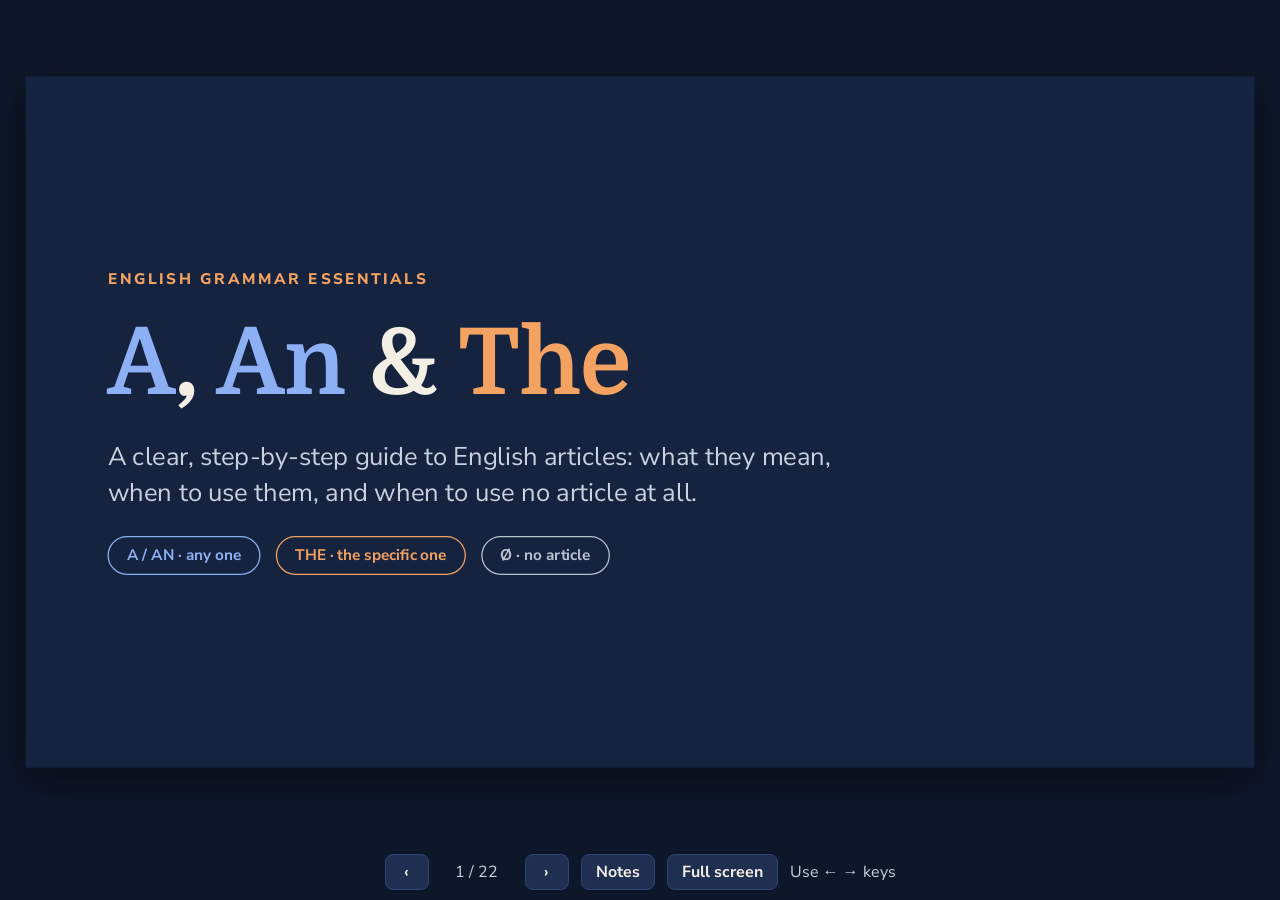
==== articles/index.html @ 170e5dc0 "Add "A, An & The" English articles presentation A 22-slide, all-English presentation on the articles" ====
<!DOCTYPE html>
<html lang="en">
<head>
<meta charset="UTF-8">
<meta name="viewport" content="width=device-width, initial-scale=1.0">
<title>Articles: A, An &amp; The</title>
<meta name="description" content="A clear, step-by-step presentation about the English articles a, an and the, and when to use no article.">
<link rel="preconnect" href="https://fonts.googleapis.com">
<link rel="preconnect" href="https://fonts.gstatic.com" crossorigin>
<link rel="stylesheet" href="https://fonts.googleapis.com/css2?family=Domine:wght@400..700&amp;display=swap">
<link rel="stylesheet" href="https://fonts.googleapis.com/css2?family=Nunito+Sans:wght@400;600;700;800&amp;display=swap">
<style>
*, *::before, *::after { box-sizing: border-box; }
html, body { margin: 0; height: 100%; background: #0E1729; overflow: hidden; font-family: 'Nunito Sans', Arial, sans-serif; }
.stage { position: fixed; left: 0; right: 0; top: 0; bottom: 56px; display: flex; align-items: center; justify-content: center; }
.deck { position: relative; width: 1920px; height: 1080px; flex: none; transform-origin: center center; box-shadow: 0 20px 60px rgba(0,0,0,.45); }
.deck > section { position: absolute; left: 0; top: 0; width: 1920px; height: 1080px; overflow: hidden; }
.deck > section:not(.active) { display: none !important; }
.deck h1, .deck h2, .deck h3, .deck p, .deck ul, .deck ol { margin: 0; }
.deck h1 { line-height: 1.1; } .deck h2 { line-height: 1.15; } .deck h3 { line-height: 1.2; }
.deck p, .deck li { line-height: 1.4; }
.deck ul { padding-left: 1.1em; }
.deck aside { display: none; }
.deck table { border-collapse: separate; border-spacing: 0; overflow: hidden; }
.deck th, .deck td { padding: .35em .6em; text-align: left; border-bottom: 1px solid rgba(21,35,63,.12); }
.deck th { font-weight: 800; }
.deck tr:last-child td { border-bottom: none; }
.bar { position: fixed; left: 0; right: 0; bottom: 0; height: 56px; display: flex; align-items: center; justify-content: center; gap: 12px; color: #C9D1DE; font-size: 16px; }
.bar button { font: inherit; font-weight: 700; color: #F4EFE4; background: #1E2F52; border: 1px solid #2F4470; border-radius: 8px; height: 36px; min-width: 44px; padding: 0 14px; cursor: pointer; }
.bar button:hover { background: #2A3F6A; }
.bar button:focus-visible { outline: 2px solid #F4A261; outline-offset: 2px; }
.bar .count { min-width: 72px; text-align: center; font-variant-numeric: tabular-nums; }
.notes { position: fixed; left: 50%; bottom: 64px; transform: translateX(-50%); width: min(960px, calc(100% - 32px)); max-height: 40vh; overflow: auto; padding: 16px 20px; background: #F4EFE4; color: #15233F; border-radius: 12px; font-size: 18px; line-height: 1.5; box-shadow: 0 10px 30px rgba(0,0,0,.4); }
.notes[hidden] { display: none; }
@media (max-width: 600px) { .bar .hint { display: none; } }
</style>
</head>
<body>
<main class="stage" aria-live="polite">
<div class="deck" id="deck">
<section id="cover" data-transition="fade" style="background:#15233F; color:#F4EFE4; font-family:'Nunito Sans', Arial, sans-serif; padding:128px; display:flex; flex-direction:column; justify-content:center; gap:40px">
<p style="font-size:24px; font-weight:800; letter-spacing:4px; text-transform:uppercase; color:#F4A261">English Grammar Essentials</p>
<h1 style="font-family:'Domine', Georgia, serif; font-size:144px; font-weight:700; line-height:1.05; color:#F4EFE4"><span style="color:#8DB0F5">A</span>, <span style="color:#8DB0F5">An</span> &amp; <span style="color:#F4A261">The</span></h1>
<p style="width:1240px; font-size:40px; line-height:1.4; color:#C9D1DE">A clear, step-by-step guide to English articles: what they mean, when to use them, and when to use no article at all.</p>
<div style="display:flex; flex-direction:row; gap:24px">
<p style="font-size:24px; font-weight:700; padding:12px 28px; border:2px solid #8DB0F5; border-radius:40px; color:#8DB0F5">A / AN · any one</p>
<p style="font-size:24px; font-weight:700; padding:12px 28px; border:2px solid #F4A261; border-radius:40px; color:#F4A261">THE · the specific one</p>
<p style="font-size:24px; font-weight:700; padding:12px 28px; border:2px solid #B9C2D0; border-radius:40px; color:#B9C2D0">Ø · no article</p>
</div>
<aside>Welcome. Today we will learn the three English articles: a, an and the. We will also learn when we use no article at all. Look at the colors: blue is always a / an, orange is always the, and grey (the symbol Ø) means no article. These colors stay the same on every slide. By the end, you will be able to choose the right article with confidence.</aside>
</section>
<section id="agenda" data-transition="fade" style="background:#FAF7F0; color:#15233F; font-family:'Nunito Sans', Arial, sans-serif; padding:128px 128px 160px; display:flex; flex-direction:column; gap:56px">
<div style="display:flex; flex-direction:column; gap:12px">
<p style="font-size:24px; font-weight:800; letter-spacing:3px; text-transform:uppercase; color:#636B78">Overview</p>
<h2 style="font-family:'Domine', Georgia, serif; font-size:64px; font-weight:700; line-height:1.1; color:#15233F">What you will learn</h2>
</div>
<div style="display:grid; grid-template-columns:1fr 1fr; gap:48px">
<div style="display:flex; flex-direction:row; gap:28px; align-items:start">
<p style="width:80px; font-family:'Domine', Georgia, serif; font-size:40px; font-weight:700; line-height:1.2; color:#A2470F">01</p>
<div style="flex:1; display:flex; flex-direction:column; gap:8px">
<h3 style="font-size:40px; font-weight:800; line-height:1.2; color:#15233F">The basics</h3>
<p style="font-size:32px; line-height:1.35; color:#3F4A5C">What an article is and what it tells the listener.</p>
</div>
</div>
<div style="display:flex; flex-direction:row; gap:28px; align-items:start">
<p style="width:80px; font-family:'Domine', Georgia, serif; font-size:40px; font-weight:700; line-height:1.2; color:#A2470F">02</p>
<div style="flex:1; display:flex; flex-direction:column; gap:8px">
<h3 style="font-size:40px; font-weight:800; line-height:1.2; color:#15233F">A or An?</h3>
<p style="font-size:32px; line-height:1.35; color:#3F4A5C">How the first sound of the next word decides.</p>
</div>
</div>
<div style="display:flex; flex-direction:row; gap:28px; align-items:start">
<p style="width:80px; font-family:'Domine', Georgia, serif; font-size:40px; font-weight:700; line-height:1.2; color:#A2470F">03</p>
<div style="flex:1; display:flex; flex-direction:column; gap:8px">
<h3 style="font-size:40px; font-weight:800; line-height:1.2; color:#15233F">Using A / AN</h3>
<p style="font-size:32px; line-height:1.35; color:#3F4A5C">Six common situations, and one important limit.</p>
</div>
</div>
<div style="display:flex; flex-direction:row; gap:28px; align-items:start">
<p style="width:80px; font-family:'Domine', Georgia, serif; font-size:40px; font-weight:700; line-height:1.2; color:#A2470F">04</p>
<div style="flex:1; display:flex; flex-direction:column; gap:8px">
<h3 style="font-size:40px; font-weight:800; line-height:1.2; color:#15233F">Using THE</h3>
<p style="font-size:32px; line-height:1.35; color:#3F4A5C">Specific things, unique things and place names.</p>
</div>
</div>
<div style="display:flex; flex-direction:row; gap:28px; align-items:start">
<p style="width:80px; font-family:'Domine', Georgia, serif; font-size:40px; font-weight:700; line-height:1.2; color:#A2470F">05</p>
<div style="flex:1; display:flex; flex-direction:column; gap:8px">
<h3 style="font-size:40px; font-weight:800; line-height:1.2; color:#15233F">No article (Ø)</h3>
<p style="font-size:32px; line-height:1.35; color:#3F4A5C">General ideas, meals, sports, names and more.</p>
</div>
</div>
<div style="display:flex; flex-direction:row; gap:28px; align-items:start">
<p style="width:80px; font-family:'Domine', Georgia, serif; font-size:40px; font-weight:700; line-height:1.2; color:#A2470F">06</p>
<div style="flex:1; display:flex; flex-direction:column; gap:8px">
<h3 style="font-size:40px; font-weight:800; line-height:1.2; color:#15233F">Putting it together</h3>
<p style="font-size:32px; line-height:1.35; color:#3F4A5C">One simple chart, common mistakes and practice.</p>
</div>
</div>
</div>
<p style="position:absolute; left:128px; bottom:64px; width:1200px; font-size:24px; color:#636B78">English Articles · A, An &amp; The</p>
<p style="position:absolute; right:128px; bottom:64px; width:200px; font-size:24px; color:#636B78; text-align:right">02</p>
<aside>This is our plan. We start with the basics, then learn how to choose between a and an. Next we look at when to use a / an, when to use the, and when to use no article. At the end we put everything together in one chart, look at common mistakes, and practice with a short quiz.</aside>
</section>
<section id="what-is" data-transition="fade" style="background:#FAF7F0; color:#15233F; font-family:'Nunito Sans', Arial, sans-serif; padding:128px 128px 160px; display:flex; flex-direction:column; gap:40px">
<div style="display:flex; flex-direction:column; gap:12px">
<p style="font-size:24px; font-weight:800; letter-spacing:3px; text-transform:uppercase; color:#636B78">01 · The basics</p>
<h2 style="font-family:'Domine', Georgia, serif; font-size:64px; font-weight:700; line-height:1.1; color:#15233F">What is an article?</h2>
</div>
<p style="font-size:40px; line-height:1.4; color:#3F4A5C">An article is a small word that comes <b>before a noun</b>. It tells the listener: do you mean <b>any one</b> thing, or <b>one specific</b> thing?</p>
<div style="display:flex; flex-direction:row; gap:32px">
<div style="flex:1; display:flex; flex-direction:column; gap:12px; background:#E4EBFA; padding:36px; border-radius:16px">
<p style="font-size:24px; font-weight:800; letter-spacing:2px; text-transform:uppercase; color:#2A5BC4">Indefinite</p>
<h3 style="font-family:'Domine', Georgia, serif; font-size:64px; font-weight:700; line-height:1.1; color:#2A5BC4">a</h3>
<p style="font-size:32px; line-height:1.35; color:#15233F">any one thing, not a specific one</p>
<p style="font-size:32px; font-weight:800; line-height:1.35; color:#15233F">a cat · a book</p>
</div>
<div style="flex:1; display:flex; flex-direction:column; gap:12px; background:#E4EBFA; padding:36px; border-radius:16px">
<p style="font-size:24px; font-weight:800; letter-spacing:2px; text-transform:uppercase; color:#2A5BC4">Indefinite</p>
<h3 style="font-family:'Domine', Georgia, serif; font-size:64px; font-weight:700; line-height:1.1; color:#2A5BC4">an</h3>
<p style="font-size:32px; line-height:1.35; color:#15233F">the same as a, but before a vowel sound</p>
<p style="font-size:32px; font-weight:800; line-height:1.35; color:#15233F">an apple · an hour</p>
</div>
<div style="flex:1; display:flex; flex-direction:column; gap:12px; background:#FBE8DA; padding:36px; border-radius:16px">
<p style="font-size:24px; font-weight:800; letter-spacing:2px; text-transform:uppercase; color:#A2470F">Definite</p>
<h3 style="font-family:'Domine', Georgia, serif; font-size:64px; font-weight:700; line-height:1.1; color:#A2470F">the</h3>
<p style="font-size:32px; line-height:1.35; color:#15233F">a specific thing: we both know which one</p>
<p style="font-size:32px; font-weight:800; line-height:1.35; color:#15233F">the cat · the sun</p>
</div>
<div style="flex:1; display:flex; flex-direction:column; gap:12px; background:#ECEAE6; padding:36px; border-radius:16px">
<p style="font-size:24px; font-weight:800; letter-spacing:2px; text-transform:uppercase; color:#5E6675">No article</p>
<h3 style="font-family:'Domine', Georgia, serif; font-size:64px; font-weight:700; line-height:1.1; color:#5E6675">Ø</h3>
<p style="font-size:32px; line-height:1.35; color:#15233F">things in general, and most names</p>
<p style="font-size:32px; font-weight:800; line-height:1.35; color:#15233F">cats · music · Tashkent</p>
</div>
</div>
<p style="position:absolute; left:128px; bottom:64px; width:1200px; font-size:24px; color:#636B78">English Articles · A, An &amp; The</p>
<p style="position:absolute; right:128px; bottom:64px; width:200px; font-size:24px; color:#636B78; text-align:right">03</p>
<aside>An article is a very small word, but it carries important information. It always comes before a noun, or before an adjective + noun, like "a big house". English has two indefinite articles, a and an, which mean "any one". It has one definite article, the, which means "the specific one we both know". And very often we use no article at all. We write this as Ø, which simply means "nothing here".</aside>
</section>
<section id="any-vs-specific" data-transition="fade" style="background:#FAF7F0; color:#15233F; font-family:'Nunito Sans', Arial, sans-serif; padding:128px 128px 160px; display:flex; flex-direction:column; gap:40px">
<div style="display:flex; flex-direction:column; gap:12px">
<p style="font-size:24px; font-weight:800; letter-spacing:3px; text-transform:uppercase; color:#636B78">01 · The basics</p>
<h2 style="font-family:'Domine', Georgia, serif; font-size:64px; font-weight:700; line-height:1.1; color:#15233F">Any one, or the specific one?</h2>
</div>
<div style="display:flex; flex-direction:row; gap:40px">
<div style="flex:1; display:flex; flex-direction:column; gap:24px; background:#E4EBFA; padding:48px; border-radius:20px">
<p style="font-size:40px; font-weight:800; line-height:1.2; color:#2A5BC4">A / AN = any one</p>
<svg aria-label="Three identical blue pens: any one of them is fine" width="340" height="130" viewBox="0 0 340 130" xmlns="http://www.w3.org/2000/svg"><g fill="#2A5BC4"><rect x="0" y="8" width="270" height="22" rx="5"/><polygon points="270,8 320,19 270,30"/><rect x="0" y="54" width="270" height="22" rx="5"/><polygon points="270,54 320,65 270,76"/><rect x="0" y="100" width="270" height="22" rx="5"/><polygon points="270,100 320,111 270,122"/></g></svg>
<p style="font-size:40px; font-weight:700; line-height:1.3; color:#15233F">“Can I borrow <span style="color:#2A5BC4"><b>a</b></span> pen?”</p>
<p style="font-size:32px; line-height:1.4; color:#3F4A5C">Any pen is fine. It doesn’t matter which one.</p>
</div>
<div style="flex:1; display:flex; flex-direction:column; gap:24px; background:#FBE8DA; padding:48px; border-radius:20px">
<p style="font-size:40px; font-weight:800; line-height:1.2; color:#A2470F">THE = the specific one</p>
<svg aria-label="Three pens: two are grey, one orange pen is the specific one" width="340" height="130" viewBox="0 0 340 130" xmlns="http://www.w3.org/2000/svg"><g fill="#D6CDBE"><rect x="0" y="8" width="270" height="22" rx="5"/><polygon points="270,8 320,19 270,30"/><rect x="0" y="100" width="270" height="22" rx="5"/><polygon points="270,100 320,111 270,122"/></g><g fill="#A2470F"><rect x="0" y="54" width="270" height="22" rx="5"/><polygon points="270,54 320,65 270,76"/></g></svg>
<p style="font-size:40px; font-weight:700; line-height:1.3; color:#15233F">“Can I borrow <span style="color:#A2470F"><b>the</b></span> pen?”</p>
<p style="font-size:32px; line-height:1.4; color:#3F4A5C">That exact pen: the one we both know about.</p>
</div>
</div>
<p style="font-size:32px; line-height:1.4; color:#15233F"><b>Same noun, different article, different meaning.</b></p>
<p style="position:absolute; left:128px; bottom:64px; width:1200px; font-size:24px; color:#636B78">English Articles · A, An &amp; The</p>
<p style="position:absolute; right:128px; bottom:64px; width:200px; font-size:24px; color:#636B78; text-align:right">04</p>
<aside>This is the most important idea in the whole lesson. If I say "Can I borrow a pen?", I mean any pen. I don't care which one. If I say "Can I borrow the pen?", I mean one specific pen, for example the pen on your desk that we can both see. The noun "pen" is the same. Only the article changes, and the meaning changes with it.</aside>
</section>
<section id="sound-statement" data-transition="fade" style="background:#2A5BC4; color:#F7F4EC; font-family:'Nunito Sans', Arial, sans-serif; padding:128px; display:flex; flex-direction:column; justify-content:center; gap:40px">
<p style="font-size:24px; font-weight:800; letter-spacing:4px; text-transform:uppercase; color:#DCE6FB">02 · A or An?</p>
<h2 style="font-family:'Domine', Georgia, serif; font-size:144px; font-weight:700; line-height:1.05; color:#F7F4EC">Sound,<br>not spelling.</h2>
<p style="width:1300px; font-size:40px; line-height:1.4; color:#EAF0FD">Choose <b>a</b> or <b>an</b> by the first <b>sound</b> of the next word, not by its first letter.</p>
<aside>Here is the one rule for a and an. We do not look at the first letter of the word. We listen to the first sound. This is why we say "an hour" (the h is silent) but "a university" (it starts with a "you" sound). On the next two slides we will see how this works.</aside>
</section>
<section id="a-an-rule" data-transition="fade" style="background:#FAF7F0; color:#15233F; font-family:'Nunito Sans', Arial, sans-serif; padding:128px 128px 160px; display:flex; flex-direction:column; gap:40px">
<div style="display:flex; flex-direction:column; gap:12px">
<p style="font-size:24px; font-weight:800; letter-spacing:3px; text-transform:uppercase; color:#636B78">02 · A or An?</p>
<h2 style="font-family:'Domine', Georgia, serif; font-size:64px; font-weight:700; line-height:1.1; color:#15233F">The rule: listen to the first sound</h2>
</div>
<div style="display:flex; flex-direction:row; gap:40px">
<div style="flex:1; display:flex; flex-direction:column; gap:12px; background:#E4EBFA; padding:48px; border-radius:20px">
<h3 style="font-family:'Domine', Georgia, serif; font-size:64px; font-weight:700; line-height:1.1; color:#2A5BC4">a</h3>
<p style="font-size:32px; font-weight:800; line-height:1.35; color:#15233F">+ a consonant sound</p>
<p style="font-size:24px; line-height:1.4; color:#3F4A5C">b, c, d, f, g, h, k, l, m, n, p, r, s, t…</p>
<div style="display:grid; grid-template-columns:1fr 1fr; gap:16px; padding:16px 0 0 0">
<p style="font-size:40px; line-height:1.3"><span style="color:#2A5BC4"><b>a</b></span> book</p>
<p style="font-size:40px; line-height:1.3"><span style="color:#2A5BC4"><b>a</b></span> car</p>
<p style="font-size:40px; line-height:1.3"><span style="color:#2A5BC4"><b>a</b></span> dog</p>
<p style="font-size:40px; line-height:1.3"><span style="color:#2A5BC4"><b>a</b></span> house</p>
<p style="font-size:40px; line-height:1.3"><span style="color:#2A5BC4"><b>a</b></span> teacher</p>
<p style="font-size:40px; line-height:1.3"><span style="color:#2A5BC4"><b>a</b></span> red apple</p>
</div>
</div>
<div style="flex:1; display:flex; flex-direction:column; gap:12px; background:#E4EBFA; padding:48px; border-radius:20px">
<h3 style="font-family:'Domine', Georgia, serif; font-size:64px; font-weight:700; line-height:1.1; color:#2A5BC4">an</h3>
<p style="font-size:32px; font-weight:800; line-height:1.35; color:#15233F">+ a vowel sound</p>
<p style="font-size:24px; line-height:1.4; color:#3F4A5C">the sounds of a, e, i, o, u</p>
<div style="display:grid; grid-template-columns:1fr 1fr; gap:16px; padding:16px 0 0 0">
<p style="font-size:40px; line-height:1.3"><span style="color:#2A5BC4"><b>an</b></span> apple</p>
<p style="font-size:40px; line-height:1.3"><span style="color:#2A5BC4"><b>an</b></span> egg</p>
<p style="font-size:40px; line-height:1.3"><span style="color:#2A5BC4"><b>an</b></span> idea</p>
<p style="font-size:40px; line-height:1.3"><span style="color:#2A5BC4"><b>an</b></span> orange</p>
<p style="font-size:40px; line-height:1.3"><span style="color:#2A5BC4"><b>an</b></span> umbrella</p>
<p style="font-size:40px; line-height:1.3"><span style="color:#2A5BC4"><b>an</b></span> old car</p>
</div>
</div>
</div>
<p style="font-size:32px; line-height:1.4; color:#3F4A5C; background:#FFFDF9; border:2px solid #E6DFD0; border-radius:16px; padding:20px 32px"><b>Tip:</b> the article looks only at the very next word. <span style="color:#2A5BC4"><b>an</b></span> apple → <span style="color:#2A5BC4"><b>a</b></span> red apple · <span style="color:#2A5BC4"><b>a</b></span> car → <span style="color:#2A5BC4"><b>an</b></span> old car</p>
<p style="position:absolute; left:128px; bottom:64px; width:1200px; font-size:24px; color:#636B78">English Articles · A, An &amp; The</p>
<p style="position:absolute; right:128px; bottom:64px; width:200px; font-size:24px; color:#636B78; text-align:right">06</p>
<aside>Use "a" when the next word starts with a consonant sound, like b, c, d or t. Use "an" when the next word starts with a vowel sound: the sounds of a, e, i, o and u. We use "an" because it is easier to say: "an apple" flows better than "a apple". Look at the tip at the bottom: the article only cares about the word right after it. "An apple" becomes "a red apple", because "red" starts with a consonant sound. "A car" becomes "an old car", because "old" starts with a vowel sound.</aside>
</section>
<section id="tricky-sounds" data-transition="fade" style="background:#FAF7F0; color:#15233F; font-family:'Nunito Sans', Arial, sans-serif; padding:128px 128px 160px; display:flex; flex-direction:column; gap:40px">
<div style="display:flex; flex-direction:column; gap:12px">
<p style="font-size:24px; font-weight:800; letter-spacing:3px; text-transform:uppercase; color:#636B78">02 · A or An?</p>
<h2 style="font-family:'Domine', Georgia, serif; font-size:64px; font-weight:700; line-height:1.1; color:#15233F">Tricky words: the letter can fool you</h2>
</div>
<div style="display:flex; flex-direction:row; gap:40px">
<div style="flex:1; display:flex; flex-direction:column; gap:20px; background:#FFFDF9; border:2px solid #E6DFD0; padding:40px; border-radius:20px">
<p style="font-size:24px; font-weight:800; letter-spacing:2px; text-transform:uppercase; color:#2A5BC4">Use a</p>
<h3 style="font-size:32px; font-weight:800; line-height:1.3; color:#15233F">Vowel letter, but a consonant sound</h3>
<div style="display:flex; flex-direction:row; justify-content:space-between; align-items:baseline; padding:12px 0 0 0">
<p style="font-size:40px; line-height:1.3"><span style="color:#2A5BC4"><b>a</b></span> university</p>
<p style="font-size:32px; color:#5E6675">“you” sound</p>
</div>
<div style="display:flex; flex-direction:row; justify-content:space-between; align-items:baseline">
<p style="font-size:40px; line-height:1.3"><span style="color:#2A5BC4"><b>a</b></span> European</p>
<p style="font-size:32px; color:#5E6675">“you” sound</p>
</div>
<div style="display:flex; flex-direction:row; justify-content:space-between; align-items:baseline">
<p style="font-size:40px; line-height:1.3"><span style="color:#2A5BC4"><b>a</b></span> uniform</p>
<p style="font-size:32px; color:#5E6675">“you” sound</p>
</div>
<div style="display:flex; flex-direction:row; justify-content:space-between; align-items:baseline">
<p style="font-size:40px; line-height:1.3"><span style="color:#2A5BC4"><b>a</b></span> one-day trip</p>
<p style="font-size:32px; color:#5E6675">“w” sound</p>
</div>
</div>
<div style="flex:1; display:flex; flex-direction:column; gap:20px; background:#FFFDF9; border:2px solid #E6DFD0; padding:40px; border-radius:20px">
<p style="font-size:24px; font-weight:800; letter-spacing:2px; text-transform:uppercase; color:#2A5BC4">Use an</p>
<h3 style="font-size:32px; font-weight:800; line-height:1.3; color:#15233F">Consonant letter, but a vowel sound</h3>
<div style="display:flex; flex-direction:row; justify-content:space-between; align-items:baseline; padding:12px 0 0 0">
<p style="font-size:40px; line-height:1.3"><span style="color:#2A5BC4"><b>an</b></span> hour</p>
<p style="font-size:32px; color:#5E6675">silent h</p>
</div>
<div style="display:flex; flex-direction:row; justify-content:space-between; align-items:baseline">
<p style="font-size:40px; line-height:1.3"><span style="color:#2A5BC4"><b>an</b></span> honest man</p>
<p style="font-size:32px; color:#5E6675">silent h</p>
</div>
<div style="display:flex; flex-direction:row; justify-content:space-between; align-items:baseline">
<p style="font-size:40px; line-height:1.3"><span style="color:#2A5BC4"><b>an</b></span> MBA</p>
<p style="font-size:32px; color:#5E6675">M says “em”</p>
</div>
<div style="display:flex; flex-direction:row; justify-content:space-between; align-items:baseline">
<p style="font-size:40px; line-height:1.3"><span style="color:#2A5BC4"><b>an</b></span> X-ray</p>
<p style="font-size:32px; color:#5E6675">X says “eks”</p>
</div>
</div>
</div>
<p style="font-size:32px; line-height:1.4; color:#15233F">Not sure? <b>Say the word out loud.</b> The sound decides, not the spelling.</p>
<p style="position:absolute; left:128px; bottom:64px; width:1200px; font-size:24px; color:#636B78">English Articles · A, An &amp; The</p>
<p style="position:absolute; right:128px; bottom:64px; width:200px; font-size:24px; color:#636B78; text-align:right">07</p>
<aside>These words confuse many learners. "University" starts with the letter u, but we say "you-niversity", which starts with a consonant sound, so we say "a university". "One" starts with a "w" sound, so it is "a one-day trip". On the right, "hour" and "honest" start with a silent h, so the first sound is a vowel: "an hour", "an honest man". Letters in abbreviations are read by their names: M is "em" and X is "eks", so we say "an MBA" and "an X-ray". If you are not sure, say the word out loud and listen.</aside>
</section>
<section id="use-a-an" data-transition="fade" style="background:#FAF7F0; color:#15233F; font-family:'Nunito Sans', Arial, sans-serif; padding:128px 128px 160px; display:flex; flex-direction:column; gap:40px">
<div style="display:flex; flex-direction:column; gap:12px">
<p style="font-size:24px; font-weight:800; letter-spacing:3px; text-transform:uppercase; color:#636B78">03 · Using A / AN</p>
<h2 style="font-family:'Domine', Georgia, serif; font-size:64px; font-weight:700; line-height:1.1; color:#15233F">When to use a / an</h2>
</div>
<div style="display:grid; grid-template-columns:1fr 1fr 1fr; gap:32px">
<div style="display:flex; flex-direction:column; gap:12px; background:#FFFDF9; border:2px solid #E6DFD0; padding:36px; border-radius:16px">
<h3 style="font-size:32px; font-weight:800; line-height:1.3; color:#15233F"><span style="color:#2A5BC4">1</span>  First mention</h3>
<p style="font-size:24px; line-height:1.4; color:#3F4A5C">It is new to the listener.</p>
<p style="font-size:32px; line-height:1.35; color:#15233F">I saw <span style="color:#2A5BC4"><b>a</b></span> great film last night.</p>
</div>
<div style="display:flex; flex-direction:column; gap:12px; background:#FFFDF9; border:2px solid #E6DFD0; padding:36px; border-radius:16px">
<h3 style="font-size:32px; font-weight:800; line-height:1.3; color:#15233F"><span style="color:#2A5BC4">2</span>  Any one</h3>
<p style="font-size:24px; line-height:1.4; color:#3F4A5C">Which one does not matter.</p>
<p style="font-size:32px; line-height:1.35; color:#15233F">Can I borrow <span style="color:#2A5BC4"><b>a</b></span> pen?</p>
</div>
<div style="display:flex; flex-direction:column; gap:12px; background:#FFFDF9; border:2px solid #E6DFD0; padding:36px; border-radius:16px">
<h3 style="font-size:32px; font-weight:800; line-height:1.3; color:#15233F"><span style="color:#2A5BC4">3</span>  Jobs</h3>
<p style="font-size:24px; line-height:1.4; color:#3F4A5C">Say what someone does.</p>
<p style="font-size:32px; line-height:1.35; color:#15233F">She is <span style="color:#2A5BC4"><b>an</b></span> engineer.</p>
</div>
<div style="display:flex; flex-direction:column; gap:12px; background:#FFFDF9; border:2px solid #E6DFD0; padding:36px; border-radius:16px">
<h3 style="font-size:32px; font-weight:800; line-height:1.3; color:#15233F"><span style="color:#2A5BC4">4</span>  Describing</h3>
<p style="font-size:24px; line-height:1.4; color:#3F4A5C">Say what kind of thing it is.</p>
<p style="font-size:32px; line-height:1.35; color:#15233F">It’s <span style="color:#2A5BC4"><b>a</b></span> beautiful day.</p>
</div>
<div style="display:flex; flex-direction:column; gap:12px; background:#FFFDF9; border:2px solid #E6DFD0; padding:36px; border-radius:16px">
<h3 style="font-size:32px; font-weight:800; line-height:1.3; color:#15233F"><span style="color:#2A5BC4">5</span>  Meaning “one”</h3>
<p style="font-size:24px; line-height:1.4; color:#3F4A5C">A / an = one.</p>
<p style="font-size:32px; line-height:1.35; color:#15233F">I’ll be back in <span style="color:#2A5BC4"><b>an</b></span> hour.</p>
</div>
<div style="display:flex; flex-direction:column; gap:12px; background:#FFFDF9; border:2px solid #E6DFD0; padding:36px; border-radius:16px">
<h3 style="font-size:32px; font-weight:800; line-height:1.3; color:#15233F"><span style="color:#2A5BC4">6</span>  “Per” / “every”</h3>
<p style="font-size:24px; line-height:1.4; color:#3F4A5C">How often, how fast, how much.</p>
<p style="font-size:32px; line-height:1.35; color:#15233F">twice <span style="color:#2A5BC4"><b>a</b></span> week · 90 km <span style="color:#2A5BC4"><b>an</b></span> hour</p>
</div>
</div>
<p style="position:absolute; left:128px; bottom:64px; width:1200px; font-size:24px; color:#636B78">English Articles · A, An &amp; The</p>
<p style="position:absolute; right:128px; bottom:64px; width:200px; font-size:24px; color:#636B78; text-align:right">08</p>
<aside>Here are the six most common uses of a / an. One: when we mention something for the first time. The listener doesn't know it yet. Two: when we mean any one, and it doesn't matter which. Three: with jobs. In English we must say "She is an engineer", never "She is engineer". Four: when we describe something or say what kind of thing it is. Five: a / an can simply mean "one": "an hour" is "one hour". Six: to say "per" or "every": "twice a week", "ninety kilometres an hour".</aside>
</section>
<section id="countable-only" data-transition="fade" style="background:#FAF7F0; color:#15233F; font-family:'Nunito Sans', Arial, sans-serif; padding:128px 128px 160px; display:flex; flex-direction:column; gap:40px">
<div style="display:flex; flex-direction:column; gap:12px">
<p style="font-size:24px; font-weight:800; letter-spacing:3px; text-transform:uppercase; color:#636B78">03 · Using A / AN</p>
<h2 style="font-family:'Domine', Georgia, serif; font-size:64px; font-weight:700; line-height:1.1; color:#15233F">A / an means one countable thing</h2>
</div>
<div style="display:flex; flex-direction:row; gap:56px; align-items:start">
<div style="width:600px; display:flex; flex-direction:column; gap:28px">
<p style="font-size:32px; line-height:1.4; color:#15233F">Use <span style="color:#2A5BC4"><b>a / an</b></span> only with a <b>singular countable</b> noun: something you can count. <b>one</b> book, <b>two</b> books.</p>
<p style="font-size:32px; line-height:1.4; color:#15233F">With <b>plural</b> or <b>uncountable</b> nouns, use <b>some</b>, or no article.</p>
<div style="display:flex; flex-direction:column; gap:8px; background:#ECEAE6; padding:28px 32px; border-radius:16px">
<p style="font-size:24px; font-weight:800; letter-spacing:2px; text-transform:uppercase; color:#5E6675">Common uncountable nouns</p>
<p style="font-size:32px; line-height:1.4; color:#15233F">water, money, advice, information, news, music, homework, furniture</p>
</div>
</div>
<table style="flex:1; font-size:32px; color:#15233F; border:2px solid #E6DFD0; border-radius:16px">
<tr style="background:#15233F"><th style="width:40%; color:#FFB4A8">Wrong</th><th style="width:60%; color:#A8E0C4">Right</th></tr>
<tr style="background:#FFFDF9"><td style="color:#A33A3A">a books</td><td style="color:#1F6B4A">books / some books</td></tr>
<tr style="background:#F3EEE4"><td style="color:#A33A3A">a water</td><td style="color:#1F6B4A">water / a glass of water</td></tr>
<tr style="background:#FFFDF9"><td style="color:#A33A3A">an advice</td><td style="color:#1F6B4A">some advice / a piece of advice</td></tr>
<tr style="background:#F3EEE4"><td style="color:#A33A3A">an information</td><td style="color:#1F6B4A">some information</td></tr>
<tr style="background:#FFFDF9"><td style="color:#A33A3A">a homework</td><td style="color:#1F6B4A">some homework</td></tr>
<tr style="background:#F3EEE4"><td style="color:#A33A3A">a good news</td><td style="color:#1F6B4A">good news / some good news</td></tr>
</table>
</div>
<p style="position:absolute; left:128px; bottom:64px; width:1200px; font-size:24px; color:#636B78">English Articles · A, An &amp; The</p>
<p style="position:absolute; right:128px; bottom:64px; width:200px; font-size:24px; color:#636B78; text-align:right">09</p>
<aside>A / an comes from the old word for "one". So we can only use it with one countable thing. We never say "a books", because "books" is plural. We also never say "a water" or "an advice", because these nouns are uncountable: we cannot count them one by one. Instead we say "some water", "some advice", or we use a container or unit: "a glass of water", "a piece of advice". Be careful: in many languages "advice", "information" and "news" are countable, but in English they are uncountable.</aside>
</section>
<section id="use-the" data-transition="fade" style="background:#FAF7F0; color:#15233F; font-family:'Nunito Sans', Arial, sans-serif; padding:128px 128px 160px; display:flex; flex-direction:column; gap:40px">
<div style="display:flex; flex-direction:column; gap:12px">
<p style="font-size:24px; font-weight:800; letter-spacing:3px; text-transform:uppercase; color:#636B78">04 · Using THE</p>
<h2 style="font-family:'Domine', Georgia, serif; font-size:64px; font-weight:700; line-height:1.1; color:#15233F">When to use the</h2>
</div>
<div style="display:grid; grid-template-columns:1fr 1fr 1fr; gap:32px">
<div style="display:flex; flex-direction:column; gap:12px; background:#FFFDF9; border:2px solid #E6DFD0; padding:36px; border-radius:16px">
<h3 style="font-size:32px; font-weight:800; line-height:1.3; color:#15233F"><span style="color:#A2470F">1</span>  Second mention</h3>
<p style="font-size:24px; line-height:1.4; color:#3F4A5C">Now we know which one.</p>
<p style="font-size:32px; line-height:1.35; color:#15233F">I saw <span style="color:#2A5BC4"><b>a</b></span> film. <span style="color:#A2470F"><b>The</b></span> film was great.</p>
</div>
<div style="display:flex; flex-direction:column; gap:12px; background:#FFFDF9; border:2px solid #E6DFD0; padding:36px; border-radius:16px">
<h3 style="font-size:32px; font-weight:800; line-height:1.3; color:#15233F"><span style="color:#A2470F">2</span>  Only one exists</h3>
<p style="font-size:24px; line-height:1.4; color:#3F4A5C">There is only one in the world.</p>
<p style="font-size:32px; line-height:1.35; color:#15233F"><span style="color:#A2470F"><b>the</b></span> sun · <span style="color:#A2470F"><b>the</b></span> moon · <span style="color:#A2470F"><b>the</b></span> internet</p>
</div>
<div style="display:flex; flex-direction:column; gap:12px; background:#FFFDF9; border:2px solid #E6DFD0; padding:36px; border-radius:16px">
<h3 style="font-size:32px; font-weight:800; line-height:1.3; color:#15233F"><span style="color:#A2470F">3</span>  We both know</h3>
<p style="font-size:24px; line-height:1.4; color:#3F4A5C">The situation makes it clear.</p>
<p style="font-size:32px; line-height:1.35; color:#15233F">Please close <span style="color:#A2470F"><b>the</b></span> door.</p>
</div>
<div style="display:flex; flex-direction:column; gap:12px; background:#FFFDF9; border:2px solid #E6DFD0; padding:36px; border-radius:16px">
<h3 style="font-size:32px; font-weight:800; line-height:1.3; color:#15233F"><span style="color:#A2470F">4</span>  Made specific</h3>
<p style="font-size:24px; line-height:1.4; color:#3F4A5C">More words tell us which one.</p>
<p style="font-size:32px; line-height:1.35; color:#15233F"><span style="color:#A2470F"><b>the</b></span> man who called you</p>
</div>
<div style="display:flex; flex-direction:column; gap:12px; background:#FFFDF9; border:2px solid #E6DFD0; padding:36px; border-radius:16px">
<h3 style="font-size:32px; font-weight:800; line-height:1.3; color:#15233F"><span style="color:#A2470F">5</span>  Superlatives</h3>
<p style="font-size:24px; line-height:1.4; color:#3F4A5C">best, biggest, most important…</p>
<p style="font-size:32px; line-height:1.35; color:#15233F">She is <span style="color:#A2470F"><b>the</b></span> best player.</p>
</div>
<div style="display:flex; flex-direction:column; gap:12px; background:#FFFDF9; border:2px solid #E6DFD0; padding:36px; border-radius:16px">
<h3 style="font-size:32px; font-weight:800; line-height:1.3; color:#15233F"><span style="color:#A2470F">6</span>  Order and “only”</h3>
<p style="font-size:24px; line-height:1.4; color:#3F4A5C">first, last, next, only, same</p>
<p style="font-size:32px; line-height:1.35; color:#15233F"><span style="color:#A2470F"><b>the</b></span> first day · <span style="color:#A2470F"><b>the</b></span> only way</p>
</div>
</div>
<p style="position:absolute; left:128px; bottom:64px; width:1200px; font-size:24px; color:#636B78">English Articles · A, An &amp; The</p>
<p style="position:absolute; right:128px; bottom:64px; width:200px; font-size:24px; color:#636B78; text-align:right">10</p>
<aside>"The" always means: the listener knows exactly which one. One: the second time we mention something. First "a film", then "the film". Two: things that are unique, like the sun, the moon or the internet. Three: when the situation makes it clear. If there is one door in the room, it is "the door". Four: when extra words make it specific: "the man who called you", "the book on the table". Five: with superlatives like "the best" or "the biggest", because only one thing can be the best. Six: with first, last, next, only and same, for the same reason.</aside>
</section>
<section id="the-places" data-transition="fade" style="background:#FAF7F0; color:#15233F; font-family:'Nunito Sans', Arial, sans-serif; padding:128px 128px 160px; display:flex; flex-direction:column; gap:40px">
<div style="display:flex; flex-direction:column; gap:12px">
<p style="font-size:24px; font-weight:800; letter-spacing:3px; text-transform:uppercase; color:#636B78">04 · Using THE</p>
<h2 style="font-family:'Domine', Georgia, serif; font-size:64px; font-weight:700; line-height:1.1; color:#15233F">Place names: the or no article?</h2>
</div>
<div style="display:flex; flex-direction:row; gap:40px">
<div style="flex:1; display:flex; flex-direction:column; gap:18px; background:#FBE8DA; padding:40px; border-radius:20px">
<p style="font-size:40px; font-weight:800; line-height:1.2; color:#A2470F">Use the</p>
<div style="display:flex; flex-direction:row; gap:20px; align-items:baseline; padding:6px 0 0 0">
<p style="width:260px; font-size:24px; font-weight:700; color:#3F4A5C">Rivers</p>
<p style="flex:1; font-size:32px; line-height:1.3"><span style="color:#A2470F"><b>the</b></span> Nile, <span style="color:#A2470F"><b>the</b></span> Amazon</p>
</div>
<div style="display:flex; flex-direction:row; gap:20px; align-items:baseline">
<p style="width:260px; font-size:24px; font-weight:700; color:#3F4A5C">Seas and oceans</p>
<p style="flex:1; font-size:32px; line-height:1.3"><span style="color:#A2470F"><b>the</b></span> Aral Sea, <span style="color:#A2470F"><b>the</b></span> Pacific</p>
</div>
<div style="display:flex; flex-direction:row; gap:20px; align-items:baseline">
<p style="width:260px; font-size:24px; font-weight:700; color:#3F4A5C">Mountain ranges</p>
<p style="flex:1; font-size:32px; line-height:1.3"><span style="color:#A2470F"><b>the</b></span> Alps, <span style="color:#A2470F"><b>the</b></span> Himalayas</p>
</div>
<div style="display:flex; flex-direction:row; gap:20px; align-items:baseline">
<p style="width:260px; font-size:24px; font-weight:700; color:#3F4A5C">Deserts</p>
<p style="flex:1; font-size:32px; line-height:1.3"><span style="color:#A2470F"><b>the</b></span> Sahara, <span style="color:#A2470F"><b>the</b></span> Gobi</p>
</div>
<div style="display:flex; flex-direction:row; gap:20px; align-items:baseline">
<p style="width:260px; font-size:24px; font-weight:700; color:#3F4A5C">States, Kingdom, Emirates</p>
<p style="flex:1; font-size:32px; line-height:1.3"><span style="color:#A2470F"><b>the</b></span> USA, <span style="color:#A2470F"><b>the</b></span> UK, <span style="color:#A2470F"><b>the</b></span> UAE</p>
</div>
<div style="display:flex; flex-direction:row; gap:20px; align-items:baseline">
<p style="width:260px; font-size:24px; font-weight:700; color:#3F4A5C">Plural names</p>
<p style="flex:1; font-size:32px; line-height:1.3"><span style="color:#A2470F"><b>the</b></span> Netherlands</p>
</div>
</div>
<div style="flex:1; display:flex; flex-direction:column; gap:18px; background:#ECEAE6; padding:40px; border-radius:20px">
<p style="font-size:40px; font-weight:800; line-height:1.2; color:#5E6675">No article (Ø)</p>
<div style="display:flex; flex-direction:row; gap:20px; align-items:baseline; padding:6px 0 0 0">
<p style="width:260px; font-size:24px; font-weight:700; color:#3F4A5C">Most countries</p>
<p style="flex:1; font-size:32px; line-height:1.3">Uzbekistan, Japan, Brazil</p>
</div>
<div style="display:flex; flex-direction:row; gap:20px; align-items:baseline">
<p style="width:260px; font-size:24px; font-weight:700; color:#3F4A5C">Cities</p>
<p style="flex:1; font-size:32px; line-height:1.3">Tashkent, London, Paris</p>
</div>
<div style="display:flex; flex-direction:row; gap:20px; align-items:baseline">
<p style="width:260px; font-size:24px; font-weight:700; color:#3F4A5C">Continents</p>
<p style="flex:1; font-size:32px; line-height:1.3">Asia, Europe, Africa</p>
</div>
<div style="display:flex; flex-direction:row; gap:20px; align-items:baseline">
<p style="width:260px; font-size:24px; font-weight:700; color:#3F4A5C">Single mountains</p>
<p style="flex:1; font-size:32px; line-height:1.3">Mount Everest</p>
</div>
<div style="display:flex; flex-direction:row; gap:20px; align-items:baseline">
<p style="width:260px; font-size:24px; font-weight:700; color:#3F4A5C">Lakes</p>
<p style="flex:1; font-size:32px; line-height:1.3">Lake Baikal</p>
</div>
<div style="display:flex; flex-direction:row; gap:20px; align-items:baseline">
<p style="width:260px; font-size:24px; font-weight:700; color:#3F4A5C">Streets</p>
<p style="flex:1; font-size:32px; line-height:1.3">Oxford Street</p>
</div>
</div>
</div>
<p style="font-size:32px; line-height:1.4; color:#15233F">Watch for <b>“of”</b>: Uzbekistan → <span style="color:#A2470F"><b>the</b></span> Republic of Uzbekistan</p>
<p style="position:absolute; left:128px; bottom:64px; width:1200px; font-size:24px; color:#636B78">English Articles · A, An &amp; The</p>
<p style="position:absolute; right:128px; bottom:64px; width:200px; font-size:24px; color:#636B78; text-align:right">11</p>
<aside>Place names are a special area. We use "the" with rivers, seas and oceans, mountain ranges and deserts. We also use it with country names that contain a word like States, Kingdom or Emirates, and with plural names like the Netherlands. But most countries, all cities, continents, single mountains, lakes and streets take no article. So we say "I live in Uzbekistan", not "the Uzbekistan", and "I live in Tashkent", not "the Tashkent". One useful clue: when a name has "of" in it, it usually takes "the": the Republic of Uzbekistan, the Gulf of Mexico.</aside>
</section>
<section id="the-fixed" data-transition="fade" style="background:#FAF7F0; color:#15233F; font-family:'Nunito Sans', Arial, sans-serif; padding:128px 128px 160px; display:flex; flex-direction:column; gap:40px">
<div style="display:flex; flex-direction:column; gap:12px">
<p style="font-size:24px; font-weight:800; letter-spacing:3px; text-transform:uppercase; color:#636B78">04 · Using THE</p>
<h2 style="font-family:'Domine', Georgia, serif; font-size:64px; font-weight:700; line-height:1.1; color:#15233F">More fixed uses of the</h2>
</div>
<table style="font-size:32px; color:#15233F; border:2px solid #E6DFD0; border-radius:16px">
<tr style="background:#15233F"><th style="width:42%; color:#F4EFE4">Group</th><th style="width:58%; color:#F4A261">Examples with the</th></tr>
<tr style="background:#FFFDF9"><td>Musical instruments</td><td>play the piano, play the guitar</td></tr>
<tr style="background:#F3EEE4"><td>Groups of people (the + adjective)</td><td>the rich, the young, the elderly</td></tr>
<tr style="background:#FFFDF9"><td>Nationalities as a group</td><td>the British, the Chinese</td></tr>
<tr style="background:#F3EEE4"><td>Famous buildings and museums</td><td>the Eiffel Tower, the Louvre</td></tr>
<tr style="background:#FFFDF9"><td>Newspapers</td><td>the Times, the Guardian</td></tr>
<tr style="background:#F3EEE4"><td>Decades</td><td>the 1990s, the 2020s</td></tr>
<tr style="background:#FFFDF9"><td>A whole family</td><td>the Smiths, the Karimovs</td></tr>
</table>
<p style="position:absolute; left:128px; bottom:64px; width:1200px; font-size:24px; color:#636B78">English Articles · A, An &amp; The</p>
<p style="position:absolute; right:128px; bottom:64px; width:200px; font-size:24px; color:#636B78; text-align:right">12</p>
<aside>Some uses of "the" are fixed. We just need to learn them. We play the piano and play the guitar. "The" + an adjective can mean a whole group of people: the rich, the young, the elderly. We use "the" for a nationality as a whole group: the British, the Chinese. Famous buildings, museums, hotels and many newspapers take "the". We also say "the 1990s" for decades, and "the Smiths" or "the Karimovs" for a whole family.</aside>
</section>
<section id="zero-general" data-transition="fade" style="background:#FAF7F0; color:#15233F; font-family:'Nunito Sans', Arial, sans-serif; padding:128px 128px 160px; display:flex; flex-direction:column; gap:40px">
<div style="display:flex; flex-direction:column; gap:12px">
<p style="font-size:24px; font-weight:800; letter-spacing:3px; text-transform:uppercase; color:#636B78">05 · No article (Ø)</p>
<h2 style="font-family:'Domine', Georgia, serif; font-size:64px; font-weight:700; line-height:1.1; color:#15233F">No article: talking in general</h2>
</div>
<p style="font-size:32px; line-height:1.4; color:#3F4A5C">When we talk about things <b>in general</b> (all of them, or the idea), we use plural or uncountable nouns with <b>no article</b>.</p>
<div style="display:grid; grid-template-columns:1fr 1fr; gap:20px">
<p style="font-size:24px; font-weight:800; letter-spacing:2px; text-transform:uppercase; color:#5E6675">General → no article (Ø)</p>
<p style="font-size:24px; font-weight:800; letter-spacing:2px; text-transform:uppercase; color:#A2470F">Specific → the</p>
<p style="font-size:32px; line-height:1.35; background:#ECEAE6; padding:24px 32px; border-radius:14px"><span style="color:#5E6675"><b>Dogs</b></span> are loyal animals.</p>
<p style="font-size:32px; line-height:1.35; background:#FBE8DA; padding:24px 32px; border-radius:14px"><span style="color:#A2470F"><b>The</b></span> dogs next door are very loud.</p>
<p style="font-size:32px; line-height:1.35; background:#ECEAE6; padding:24px 32px; border-radius:14px">I love <span style="color:#5E6675"><b>music</b></span>.</p>
<p style="font-size:32px; line-height:1.35; background:#FBE8DA; padding:24px 32px; border-radius:14px">I love <span style="color:#A2470F"><b>the</b></span> music in this film.</p>
<p style="font-size:32px; line-height:1.35; background:#ECEAE6; padding:24px 32px; border-radius:14px"><span style="color:#5E6675"><b>Water</b></span> is important for life.</p>
<p style="font-size:32px; line-height:1.35; background:#FBE8DA; padding:24px 32px; border-radius:14px"><span style="color:#A2470F"><b>The</b></span> water in this bottle is cold.</p>
</div>
<p style="position:absolute; left:128px; bottom:64px; width:1200px; font-size:24px; color:#636B78">English Articles · A, An &amp; The</p>
<p style="position:absolute; right:128px; bottom:64px; width:200px; font-size:24px; color:#636B78; text-align:right">13</p>
<aside>This is a very common mistake. When we talk about something in general, we use no article. "Dogs are loyal animals" means all dogs. "The dogs next door are very loud" means some specific dogs. "I love music" means music in general. "I love the music in this film" means one specific music. So ask yourself: am I talking about everything in general, or about specific ones? General: no article. Specific: the.</aside>
</section>
<section id="zero-fixed" data-transition="fade" style="background:#FAF7F0; color:#15233F; font-family:'Nunito Sans', Arial, sans-serif; padding:128px 128px 160px; display:flex; flex-direction:column; gap:40px">
<div style="display:flex; flex-direction:column; gap:12px">
<p style="font-size:24px; font-weight:800; letter-spacing:3px; text-transform:uppercase; color:#636B78">05 · No article (Ø)</p>
<h2 style="font-family:'Domine', Georgia, serif; font-size:64px; font-weight:700; line-height:1.1; color:#15233F">No article: common fixed groups</h2>
</div>
<div style="display:grid; grid-template-columns:1fr 1fr 1fr; gap:32px">
<div style="display:flex; flex-direction:column; gap:12px; background:#FFFDF9; border:2px solid #E6DFD0; padding:36px; border-radius:16px">
<h3 style="font-size:32px; font-weight:800; line-height:1.3; color:#15233F"><span style="color:#5E6675">1</span>  Meals</h3>
<p style="font-size:24px; line-height:1.4; color:#3F4A5C">breakfast, lunch, dinner</p>
<p style="font-size:32px; line-height:1.35; color:#15233F">Let’s have <span style="color:#5E6675"><b>lunch</b></span> together.</p>
</div>
<div style="display:flex; flex-direction:column; gap:12px; background:#FFFDF9; border:2px solid #E6DFD0; padding:36px; border-radius:16px">
<h3 style="font-size:32px; font-weight:800; line-height:1.3; color:#15233F"><span style="color:#5E6675">2</span>  Sports and games</h3>
<p style="font-size:24px; line-height:1.4; color:#3F4A5C">football, tennis, chess</p>
<p style="font-size:32px; line-height:1.35; color:#15233F">We play <span style="color:#5E6675"><b>football</b></span> on Sundays.</p>
</div>
<div style="display:flex; flex-direction:column; gap:12px; background:#FFFDF9; border:2px solid #E6DFD0; padding:36px; border-radius:16px">
<h3 style="font-size:32px; font-weight:800; line-height:1.3; color:#15233F"><span style="color:#5E6675">3</span>  Languages, subjects</h3>
<p style="font-size:24px; line-height:1.4; color:#3F4A5C">English, math, history</p>
<p style="font-size:32px; line-height:1.35; color:#15233F">She speaks <span style="color:#5E6675"><b>English</b></span> and <span style="color:#5E6675"><b>Uzbek</b></span>.</p>
</div>
<div style="display:flex; flex-direction:column; gap:12px; background:#FFFDF9; border:2px solid #E6DFD0; padding:36px; border-radius:16px">
<h3 style="font-size:32px; font-weight:800; line-height:1.3; color:#15233F"><span style="color:#5E6675">4</span>  Days and months</h3>
<p style="font-size:24px; line-height:1.4; color:#3F4A5C">Monday, July, 2026</p>
<p style="font-size:32px; line-height:1.35; color:#15233F">See you on <span style="color:#5E6675"><b>Monday</b></span>.</p>
</div>
<div style="display:flex; flex-direction:column; gap:12px; background:#FFFDF9; border:2px solid #E6DFD0; padding:36px; border-radius:16px">
<h3 style="font-size:32px; font-weight:800; line-height:1.3; color:#15233F"><span style="color:#5E6675">5</span>  Names</h3>
<p style="font-size:24px; line-height:1.4; color:#3F4A5C">people, cities, most countries</p>
<p style="font-size:32px; line-height:1.35; color:#15233F"><span style="color:#5E6675"><b>Anna</b></span> lives in <span style="color:#5E6675"><b>Tashkent</b></span>.</p>
</div>
<div style="display:flex; flex-direction:column; gap:12px; background:#FFFDF9; border:2px solid #E6DFD0; padding:36px; border-radius:16px">
<h3 style="font-size:32px; font-weight:800; line-height:1.3; color:#15233F"><span style="color:#5E6675">6</span>  “by” + transport</h3>
<p style="font-size:24px; line-height:1.4; color:#3F4A5C">bus, car, train, plane</p>
<p style="font-size:32px; line-height:1.35; color:#15233F">I go to work by <span style="color:#5E6675"><b>bus</b></span>.</p>
</div>
</div>
<p style="position:absolute; left:128px; bottom:64px; width:1200px; font-size:24px; color:#636B78">English Articles · A, An &amp; The</p>
<p style="position:absolute; right:128px; bottom:64px; width:200px; font-size:24px; color:#636B78; text-align:right">14</p>
<aside>Here are six groups of words that normally take no article. Meals: have breakfast, have lunch. Sports and games: play football, play chess. Compare this with musical instruments, which take "the": play the piano. Languages and school subjects: speak English, study math. Days, months and years: on Monday, in July, in 2026. Names of people, cities and most countries. And transport after "by": by bus, by car, by train.</aside>
</section>
<section id="institutions" data-transition="fade" style="background:#FAF7F0; color:#15233F; font-family:'Nunito Sans', Arial, sans-serif; padding:128px 128px 160px; display:flex; flex-direction:column; gap:40px">
<div style="display:flex; flex-direction:column; gap:12px">
<p style="font-size:24px; font-weight:800; letter-spacing:3px; text-transform:uppercase; color:#636B78">05 · No article (Ø)</p>
<h2 style="font-family:'Domine', Georgia, serif; font-size:64px; font-weight:700; line-height:1.1; color:#15233F">“Go to school” or “go to the school”?</h2>
</div>
<div style="display:grid; grid-template-columns:1fr 1fr; gap:20px">
<p style="font-size:24px; font-weight:800; letter-spacing:2px; text-transform:uppercase; color:#5E6675">No article → the main purpose</p>
<p style="font-size:24px; font-weight:800; letter-spacing:2px; text-transform:uppercase; color:#A2470F">The → the building or the object</p>
<p style="font-size:32px; line-height:1.35; background:#ECEAE6; padding:24px 32px; border-radius:14px">I go to <span style="color:#5E6675"><b>school</b></span> every day. (I study there.)</p>
<p style="font-size:32px; line-height:1.35; background:#FBE8DA; padding:24px 32px; border-radius:14px">Parents came to <span style="color:#A2470F"><b>the</b></span> school for a meeting.</p>
<p style="font-size:32px; line-height:1.35; background:#ECEAE6; padding:24px 32px; border-radius:14px">It’s late. Time to go to <span style="color:#5E6675"><b>bed</b></span>.</p>
<p style="font-size:32px; line-height:1.35; background:#FBE8DA; padding:24px 32px; border-radius:14px">Your phone is on <span style="color:#A2470F"><b>the</b></span> bed.</p>
<p style="font-size:32px; line-height:1.35; background:#ECEAE6; padding:24px 32px; border-radius:14px">He is in <span style="color:#5E6675"><b>hospital</b></span> with a broken leg.</p>
<p style="font-size:32px; line-height:1.35; background:#FBE8DA; padding:24px 32px; border-radius:14px">I went to <span style="color:#A2470F"><b>the</b></span> hospital to visit him.</p>
</div>
<p style="font-size:32px; line-height:1.4; color:#3F4A5C">Also with no article: <b>at home, at work, at night, go home.</b> In American English, people usually say “in <b>the</b> hospital”.</p>
<p style="position:absolute; left:128px; bottom:64px; width:1200px; font-size:24px; color:#636B78">English Articles · A, An &amp; The</p>
<p style="position:absolute; right:128px; bottom:64px; width:200px; font-size:24px; color:#636B78; text-align:right">15</p>
<aside>Words like school, bed, hospital, prison, church and university work in a special way. When we use the place for its main purpose, we use no article. A student goes to school to study. A tired person goes to bed to sleep. A patient is in hospital. But when we mean just the building or the object, we use "the": parents go to the school for a meeting, your phone is on the bed, you go to the hospital to visit a friend. Also remember these phrases with no article: at home, at work, at night, go home. Note that American English usually says "in the hospital".</aside>
</section>
<section id="matrix" data-transition="fade" style="background:#FAF7F0; color:#15233F; font-family:'Nunito Sans', Arial, sans-serif; padding:128px 128px 160px; display:flex; flex-direction:column; gap:40px">
<div style="display:flex; flex-direction:column; gap:12px">
<p style="font-size:24px; font-weight:800; letter-spacing:3px; text-transform:uppercase; color:#636B78">06 · Putting it together</p>
<h2 style="font-family:'Domine', Georgia, serif; font-size:64px; font-weight:700; line-height:1.1; color:#15233F">One chart for every noun</h2>
</div>
<div style="display:grid; grid-template-columns:400px 1fr 1fr; gap:16px">
<div></div>
<div style="display:flex; flex-direction:column; gap:4px; padding:8px 32px">
<p style="font-size:32px; font-weight:800; color:#15233F">Singular countable</p>
<p style="font-size:24px; color:#3F4A5C">one book, one apple</p>
</div>
<div style="display:flex; flex-direction:column; gap:4px; padding:8px 32px">
<p style="font-size:32px; font-weight:800; color:#15233F">Plural or uncountable</p>
<p style="font-size:24px; color:#3F4A5C">books, water, music</p>
</div>
<div style="display:flex; flex-direction:column; justify-content:center; gap:4px; background:#15233F; padding:32px; border-radius:16px">
<p style="font-size:32px; font-weight:800; color:#F4EFE4">Specific</p>
<p style="font-size:24px; line-height:1.4; color:#C9D1DE">We both know which one</p>
</div>
<div style="display:flex; flex-direction:column; gap:8px; background:#FBE8DA; padding:32px; border-radius:16px">
<p style="font-family:'Domine', Georgia, serif; font-size:64px; font-weight:700; line-height:1.1; color:#A2470F">the</p>
<p style="font-size:32px; color:#15233F"><span style="color:#A2470F"><b>the</b></span> book · <span style="color:#A2470F"><b>the</b></span> apple</p>
</div>
<div style="display:flex; flex-direction:column; gap:8px; background:#FBE8DA; padding:32px; border-radius:16px">
<p style="font-family:'Domine', Georgia, serif; font-size:64px; font-weight:700; line-height:1.1; color:#A2470F">the</p>
<p style="font-size:32px; color:#15233F"><span style="color:#A2470F"><b>the</b></span> books · <span style="color:#A2470F"><b>the</b></span> water</p>
</div>
<div style="display:flex; flex-direction:column; justify-content:center; gap:4px; background:#15233F; padding:32px; border-radius:16px">
<p style="font-size:32px; font-weight:800; color:#F4EFE4">General</p>
<p style="font-size:24px; line-height:1.4; color:#C9D1DE">Any one, or things in general</p>
</div>
<div style="display:flex; flex-direction:column; gap:8px; background:#E4EBFA; padding:32px; border-radius:16px">
<p style="font-family:'Domine', Georgia, serif; font-size:64px; font-weight:700; line-height:1.1; color:#2A5BC4">a / an</p>
<p style="font-size:32px; color:#15233F"><span style="color:#2A5BC4"><b>a</b></span> book · <span style="color:#2A5BC4"><b>an</b></span> apple</p>
</div>
<div style="display:flex; flex-direction:column; gap:8px; background:#ECEAE6; padding:32px; border-radius:16px">
<p style="font-family:'Domine', Georgia, serif; font-size:64px; font-weight:700; line-height:1.1; color:#5E6675">Ø</p>
<p style="font-size:32px; color:#15233F">books · water · music</p>
</div>
</div>
<p style="font-size:32px; line-height:1.4; color:#15233F"><b>Then, for a / an:</b> check the first <b>sound</b> of the next word.</p>
<p style="position:absolute; left:128px; bottom:64px; width:1200px; font-size:24px; color:#636B78">English Articles · A, An &amp; The</p>
<p style="position:absolute; right:128px; bottom:64px; width:200px; font-size:24px; color:#636B78; text-align:right">16</p>
<aside>This one chart covers almost every noun. Ask two questions. First: is the noun singular and countable, or is it plural or uncountable? Second: is it specific, meaning we both know which one, or is it general? If it is specific, the answer is always "the", for any kind of noun. If it is general and singular countable, use a or an. If it is general and plural or uncountable, use no article. Finally, if you chose a / an, check the first sound of the next word.</aside>
</section>
<section id="mistakes" data-transition="fade" style="background:#FAF7F0; color:#15233F; font-family:'Nunito Sans', Arial, sans-serif; padding:128px 128px 160px; display:flex; flex-direction:column; gap:40px">
<div style="display:flex; flex-direction:column; gap:12px">
<p style="font-size:24px; font-weight:800; letter-spacing:3px; text-transform:uppercase; color:#636B78">06 · Putting it together</p>
<h2 style="font-family:'Domine', Georgia, serif; font-size:64px; font-weight:700; line-height:1.1; color:#15233F">Common mistakes and how to fix them</h2>
<p style="font-size:32px; line-height:1.4; color:#3F4A5C">Uzbek and Russian have no articles, so these mistakes are very common, and easy to fix.</p>
</div>
<table style="font-size:32px; color:#15233F; border:2px solid #E6DFD0; border-radius:16px">
<tr style="background:#15233F"><th style="width:33%; color:#FFB4A8">Wrong</th><th style="width:37%; color:#A8E0C4">Right</th><th style="width:30%; color:#F4EFE4">Why</th></tr>
<tr style="background:#FFFDF9"><td style="color:#A33A3A">She is doctor.</td><td style="color:#1F6B4A">She is a doctor.</td><td>Jobs take a / an.</td></tr>
<tr style="background:#F3EEE4"><td style="color:#A33A3A">I waited a hour.</td><td style="color:#1F6B4A">I waited an hour.</td><td>Silent h: vowel sound.</td></tr>
<tr style="background:#FFFDF9"><td style="color:#A33A3A">The life is short.</td><td style="color:#1F6B4A">Life is short.</td><td>General idea: Ø.</td></tr>
<tr style="background:#F3EEE4"><td style="color:#A33A3A">Sun is hot today.</td><td style="color:#1F6B4A">The sun is hot today.</td><td>Only one exists.</td></tr>
<tr style="background:#FFFDF9"><td style="color:#A33A3A">I play the football.</td><td style="color:#1F6B4A">I play football.</td><td>Sports: Ø.</td></tr>
<tr style="background:#F3EEE4"><td style="color:#A33A3A">Give me an advice.</td><td style="color:#1F6B4A">Give me some advice.</td><td>Advice is uncountable.</td></tr>
<tr style="background:#FFFDF9"><td style="color:#A33A3A">He is a best student.</td><td style="color:#1F6B4A">He is the best student.</td><td>Superlatives take the.</td></tr>
</table>
<p style="position:absolute; left:128px; bottom:64px; width:1200px; font-size:24px; color:#636B78">English Articles · A, An &amp; The</p>
<p style="position:absolute; right:128px; bottom:64px; width:200px; font-size:24px; color:#636B78; text-align:right">17</p>
<aside>Languages like Uzbek and Russian have no articles, so learners often forget them or add them in the wrong place. Here are seven very common mistakes. Read the wrong sentence, then the right one, then the reason. Notice that every reason is a rule we already learned: jobs take a / an, silent h means a vowel sound, general ideas take no article, unique things take the, sports take no article, uncountable nouns never take a / an, and superlatives take the.</aside>
</section>
<section id="story" data-transition="fade" style="background:#FAF7F0; color:#15233F; font-family:'Nunito Sans', Arial, sans-serif; padding:128px 128px 160px; display:flex; flex-direction:column; gap:32px">
<div style="display:flex; flex-direction:column; gap:12px">
<p style="font-size:24px; font-weight:800; letter-spacing:3px; text-transform:uppercase; color:#636B78">06 · Putting it together</p>
<h2 style="font-family:'Domine', Georgia, serif; font-size:64px; font-weight:700; line-height:1.1; color:#15233F">See all three in a real story</h2>
</div>
<p style="font-size:40px; line-height:1.5; color:#15233F; background:#FFFDF9; border:2px solid #E6DFD0; border-radius:20px; padding:32px 48px">Yesterday I bought <span style="color:#2A5BC4"><b>a</b></span> new phone and <span style="color:#2A5BC4"><b>an</b></span> umbrella. <span style="color:#A2470F"><b>The</b></span> phone is great, but <span style="color:#A2470F"><b>the</b></span> umbrella broke on <span style="color:#A2470F"><b>the</b></span> first day. I took it back to <span style="color:#A2470F"><b>the</b></span> shop near my house. <span style="color:#A2470F"><b>The</b></span> manager was very kind and gave me <span style="color:#2A5BC4"><b>a</b></span> new one. <span style="color:#5E6675"><b>Ø</b></span> Good service is rare!</p>
<div style="display:flex; flex-direction:row; gap:24px">
<div style="flex:1; display:flex; flex-direction:column; gap:8px; background:#E4EBFA; padding:28px; border-radius:16px">
<p style="font-size:32px; font-weight:800; line-height:1.3; color:#2A5BC4">a phone, an umbrella</p>
<p style="font-size:24px; line-height:1.4; color:#15233F">First mention: new information.</p>
</div>
<div style="flex:1; display:flex; flex-direction:column; gap:8px; background:#FBE8DA; padding:28px; border-radius:16px">
<p style="font-size:32px; font-weight:800; line-height:1.3; color:#A2470F">The phone, the umbrella</p>
<p style="font-size:24px; line-height:1.4; color:#15233F">Second mention: now we know which.</p>
</div>
<div style="flex:1; display:flex; flex-direction:column; gap:8px; background:#FBE8DA; padding:28px; border-radius:16px">
<p style="font-size:32px; font-weight:800; line-height:1.3; color:#A2470F">the first day, the shop</p>
<p style="font-size:24px; line-height:1.4; color:#15233F">“first” and “near my house” make them specific.</p>
</div>
<div style="flex:1; display:flex; flex-direction:column; gap:8px; background:#ECEAE6; padding:28px; border-radius:16px">
<p style="font-size:32px; font-weight:800; line-height:1.3; color:#5E6675">Ø good service</p>
<p style="font-size:24px; line-height:1.4; color:#15233F">A general idea: no article.</p>
</div>
</div>
<p style="position:absolute; left:128px; bottom:64px; width:1200px; font-size:24px; color:#636B78">English Articles · A, An &amp; The</p>
<p style="position:absolute; right:128px; bottom:64px; width:200px; font-size:24px; color:#636B78; text-align:right">18</p>
<aside>Let's read a short story together and watch the articles. "A new phone" and "an umbrella" are new information, so we use a / an. After that, the listener knows which phone and which umbrella, so they become "the phone" and "the umbrella". "The first day" takes "the" because of the word "first". "The shop near my house" is made specific by "near my house". "The manager" is the manager of that shop, so we both know who. Finally, "good service" is a general idea, so it has no article.</aside>
</section>
<section id="quiz" data-transition="fade" style="background:#FAF7F0; color:#15233F; font-family:'Nunito Sans', Arial, sans-serif; padding:128px 128px 160px; display:flex; flex-direction:column; gap:40px">
<div style="display:flex; flex-direction:column; gap:12px">
<p style="font-size:24px; font-weight:800; letter-spacing:3px; text-transform:uppercase; color:#636B78">06 · Practice</p>
<h2 style="font-family:'Domine', Georgia, serif; font-size:64px; font-weight:700; line-height:1.1; color:#15233F">Your turn: a, an, the or Ø?</h2>
<p style="font-size:32px; line-height:1.4; color:#3F4A5C">Choose the right article for each gap. The answers are on the next slide.</p>
</div>
<div style="display:grid; grid-template-columns:1fr 1fr; gap:20px">
<div style="display:flex; flex-direction:row; gap:24px; align-items:center; background:#FFFDF9; border:2px solid #E6DFD0; padding:24px 28px; border-radius:16px">
<p style="width:56px; height:56px; border-radius:50%; background:#15233F; color:#F4EFE4; font-size:24px; font-weight:800; line-height:2.33; text-align:center">1</p>
<p style="flex:1; font-size:32px; line-height:1.35">I need ______ umbrella.</p>
</div>
<div style="display:flex; flex-direction:row; gap:24px; align-items:center; background:#FFFDF9; border:2px solid #E6DFD0; padding:24px 28px; border-radius:16px">
<p style="width:56px; height:56px; border-radius:50%; background:#15233F; color:#F4EFE4; font-size:24px; font-weight:800; line-height:2.33; text-align:center">5</p>
<p style="flex:1; font-size:32px; line-height:1.35">Could you open ______ window?</p>
</div>
<div style="display:flex; flex-direction:row; gap:24px; align-items:center; background:#FFFDF9; border:2px solid #E6DFD0; padding:24px 28px; border-radius:16px">
<p style="width:56px; height:56px; border-radius:50%; background:#15233F; color:#F4EFE4; font-size:24px; font-weight:800; line-height:2.33; text-align:center">2</p>
<p style="flex:1; font-size:32px; line-height:1.35">______ moon is very bright tonight.</p>
</div>
<div style="display:flex; flex-direction:row; gap:24px; align-items:center; background:#FFFDF9; border:2px solid #E6DFD0; padding:24px 28px; border-radius:16px">
<p style="width:56px; height:56px; border-radius:50%; background:#15233F; color:#F4EFE4; font-size:24px; font-weight:800; line-height:2.33; text-align:center">6</p>
<p style="flex:1; font-size:32px; line-height:1.35">We waited for ______ hour.</p>
</div>
<div style="display:flex; flex-direction:row; gap:24px; align-items:center; background:#FFFDF9; border:2px solid #E6DFD0; padding:24px 28px; border-radius:16px">
<p style="width:56px; height:56px; border-radius:50%; background:#15233F; color:#F4EFE4; font-size:24px; font-weight:800; line-height:2.33; text-align:center">3</p>
<p style="flex:1; font-size:32px; line-height:1.35">She is ______ university student.</p>
</div>
<div style="display:flex; flex-direction:row; gap:24px; align-items:center; background:#FFFDF9; border:2px solid #E6DFD0; padding:24px 28px; border-radius:16px">
<p style="width:56px; height:56px; border-radius:50%; background:#15233F; color:#F4EFE4; font-size:24px; font-weight:800; line-height:2.33; text-align:center">7</p>
<p style="flex:1; font-size:32px; line-height:1.35">My brother plays ______ guitar.</p>
</div>
<div style="display:flex; flex-direction:row; gap:24px; align-items:center; background:#FFFDF9; border:2px solid #E6DFD0; padding:24px 28px; border-radius:16px">
<p style="width:56px; height:56px; border-radius:50%; background:#15233F; color:#F4EFE4; font-size:24px; font-weight:800; line-height:2.33; text-align:center">4</p>
<p style="flex:1; font-size:32px; line-height:1.35">I usually have ______ breakfast at 8.</p>
</div>
<div style="display:flex; flex-direction:row; gap:24px; align-items:center; background:#FFFDF9; border:2px solid #E6DFD0; padding:24px 28px; border-radius:16px">
<p style="width:56px; height:56px; border-radius:50%; background:#15233F; color:#F4EFE4; font-size:24px; font-weight:800; line-height:2.33; text-align:center">8</p>
<p style="flex:1; font-size:32px; line-height:1.35">______ honesty is very important.</p>
</div>
</div>
<p style="position:absolute; left:128px; bottom:64px; width:1200px; font-size:24px; color:#636B78">English Articles · A, An &amp; The</p>
<p style="position:absolute; right:128px; bottom:64px; width:200px; font-size:24px; color:#636B78; text-align:right">19</p>
<aside>Now it's your turn. Read each sentence and choose a, an, the, or no article (Ø). Take about two minutes. Think about the rules: is it the first sound? Is it one countable thing? Do we both know which one? Is it general? Then go to the next slide to check your answers.</aside>
</section>
<section id="answers" data-transition="fade" style="background:#FAF7F0; color:#15233F; font-family:'Nunito Sans', Arial, sans-serif; padding:128px 128px 160px; display:flex; flex-direction:column; gap:40px">
<div style="display:flex; flex-direction:column; gap:12px">
<p style="font-size:24px; font-weight:800; letter-spacing:3px; text-transform:uppercase; color:#636B78">06 · Practice</p>
<h2 style="font-family:'Domine', Georgia, serif; font-size:64px; font-weight:700; line-height:1.1; color:#15233F">Answers, with the reason</h2>
</div>
<div style="display:grid; grid-template-columns:1fr 1fr; gap:20px">
<div style="display:flex; flex-direction:row; gap:24px; align-items:center; background:#FFFDF9; border:2px solid #E6DFD0; padding:20px 28px; border-radius:16px">
<p style="width:56px; height:56px; border-radius:50%; background:#15233F; color:#F4EFE4; font-size:24px; font-weight:800; line-height:2.33; text-align:center">1</p>
<div style="flex:1; display:flex; flex-direction:column; gap:4px">
<p style="font-size:32px; line-height:1.35">I need <span style="color:#2A5BC4"><b>an</b></span> umbrella.</p>
<p style="font-size:24px; line-height:1.4; color:#3F4A5C">“umbrella” starts with a vowel sound.</p>
</div>
</div>
<div style="display:flex; flex-direction:row; gap:24px; align-items:center; background:#FFFDF9; border:2px solid #E6DFD0; padding:20px 28px; border-radius:16px">
<p style="width:56px; height:56px; border-radius:50%; background:#15233F; color:#F4EFE4; font-size:24px; font-weight:800; line-height:2.33; text-align:center">5</p>
<div style="flex:1; display:flex; flex-direction:column; gap:4px">
<p style="font-size:32px; line-height:1.35">Could you open <span style="color:#A2470F"><b>the</b></span> window?</p>
<p style="font-size:24px; line-height:1.4; color:#3F4A5C">We both know which window.</p>
</div>
</div>
<div style="display:flex; flex-direction:row; gap:24px; align-items:center; background:#FFFDF9; border:2px solid #E6DFD0; padding:20px 28px; border-radius:16px">
<p style="width:56px; height:56px; border-radius:50%; background:#15233F; color:#F4EFE4; font-size:24px; font-weight:800; line-height:2.33; text-align:center">2</p>
<div style="flex:1; display:flex; flex-direction:column; gap:4px">
<p style="font-size:32px; line-height:1.35"><span style="color:#A2470F"><b>The</b></span> moon is very bright tonight.</p>
<p style="font-size:24px; line-height:1.4; color:#3F4A5C">There is only one moon.</p>
</div>
</div>
<div style="display:flex; flex-direction:row; gap:24px; align-items:center; background:#FFFDF9; border:2px solid #E6DFD0; padding:20px 28px; border-radius:16px">
<p style="width:56px; height:56px; border-radius:50%; background:#15233F; color:#F4EFE4; font-size:24px; font-weight:800; line-height:2.33; text-align:center">6</p>
<div style="flex:1; display:flex; flex-direction:column; gap:4px">
<p style="font-size:32px; line-height:1.35">We waited for <span style="color:#2A5BC4"><b>an</b></span> hour.</p>
<p style="font-size:24px; line-height:1.4; color:#3F4A5C">Silent h, so a vowel sound.</p>
</div>
</div>
<div style="display:flex; flex-direction:row; gap:24px; align-items:center; background:#FFFDF9; border:2px solid #E6DFD0; padding:20px 28px; border-radius:16px">
<p style="width:56px; height:56px; border-radius:50%; background:#15233F; color:#F4EFE4; font-size:24px; font-weight:800; line-height:2.33; text-align:center">3</p>
<div style="flex:1; display:flex; flex-direction:column; gap:4px">
<p style="font-size:32px; line-height:1.35">She is <span style="color:#2A5BC4"><b>a</b></span> university student.</p>
<p style="font-size:24px; line-height:1.4; color:#3F4A5C">“university” starts with a “you” sound.</p>
</div>
</div>
<div style="display:flex; flex-direction:row; gap:24px; align-items:center; background:#FFFDF9; border:2px solid #E6DFD0; padding:20px 28px; border-radius:16px">
<p style="width:56px; height:56px; border-radius:50%; background:#15233F; color:#F4EFE4; font-size:24px; font-weight:800; line-height:2.33; text-align:center">7</p>
<div style="flex:1; display:flex; flex-direction:column; gap:4px">
<p style="font-size:32px; line-height:1.35">My brother plays <span style="color:#A2470F"><b>the</b></span> guitar.</p>
<p style="font-size:24px; line-height:1.4; color:#3F4A5C">Musical instruments take the.</p>
</div>
</div>
<div style="display:flex; flex-direction:row; gap:24px; align-items:center; background:#FFFDF9; border:2px solid #E6DFD0; padding:20px 28px; border-radius:16px">
<p style="width:56px; height:56px; border-radius:50%; background:#15233F; color:#F4EFE4; font-size:24px; font-weight:800; line-height:2.33; text-align:center">4</p>
<div style="flex:1; display:flex; flex-direction:column; gap:4px">
<p style="font-size:32px; line-height:1.35">I usually have <span style="color:#5E6675"><b>Ø</b></span> breakfast at 8.</p>
<p style="font-size:24px; line-height:1.4; color:#3F4A5C">Meals take no article.</p>
</div>
</div>
<div style="display:flex; flex-direction:row; gap:24px; align-items:center; background:#FFFDF9; border:2px solid #E6DFD0; padding:20px 28px; border-radius:16px">
<p style="width:56px; height:56px; border-radius:50%; background:#15233F; color:#F4EFE4; font-size:24px; font-weight:800; line-height:2.33; text-align:center">8</p>
<div style="flex:1; display:flex; flex-direction:column; gap:4px">
<p style="font-size:32px; line-height:1.35"><span style="color:#5E6675"><b>Ø</b></span> Honesty is very important.</p>
<p style="font-size:24px; line-height:1.4; color:#3F4A5C">A general idea (uncountable).</p>
</div>
</div>
</div>
<p style="position:absolute; left:128px; bottom:64px; width:1200px; font-size:24px; color:#636B78">English Articles · A, An &amp; The</p>
<p style="position:absolute; right:128px; bottom:64px; width:200px; font-size:24px; color:#636B78; text-align:right">20</p>
<aside>Let's check. One: an umbrella, because of the vowel sound. Two: the moon, because there is only one. Three: a university, because it starts with a "you" sound. Four: no article, because meals take no article. Five: the window, because we both know which one. Six: an hour, because the h is silent. Seven: the guitar, because musical instruments take "the". Eight: no article, because honesty is a general idea. How many did you get right? Seven or eight means you have understood articles very well.</aside>
</section>
<section id="summary" data-transition="fade" style="background:#FAF7F0; color:#15233F; font-family:'Nunito Sans', Arial, sans-serif; padding:128px 128px 160px; display:flex; flex-direction:column; gap:40px">
<div style="display:flex; flex-direction:column; gap:12px">
<p style="font-size:24px; font-weight:800; letter-spacing:3px; text-transform:uppercase; color:#636B78">06 · Summary</p>
<h2 style="font-family:'Domine', Georgia, serif; font-size:64px; font-weight:700; line-height:1.1; color:#15233F">Cheat sheet</h2>
</div>
<div style="display:flex; flex-direction:row; gap:32px">
<div style="flex:1; display:flex; flex-direction:column; gap:12px; background:#E4EBFA; padding:40px; border-radius:20px">
<h3 style="font-family:'Domine', Georgia, serif; font-size:64px; font-weight:700; line-height:1.1; color:#2A5BC4">a / an</h3>
<p style="font-size:24px; font-weight:800; letter-spacing:2px; text-transform:uppercase; color:#2A5BC4">Any one</p>
<ul style="font-size:32px; line-height:1.6; color:#15233F">
<li>one countable thing</li>
<li>first mention</li>
<li>jobs: a teacher</li>
<li>“one” and “per”</li>
<li>an + vowel sound</li>
</ul>
</div>
<div style="flex:1; display:flex; flex-direction:column; gap:12px; background:#FBE8DA; padding:40px; border-radius:20px">
<h3 style="font-family:'Domine', Georgia, serif; font-size:64px; font-weight:700; line-height:1.1; color:#A2470F">the</h3>
<p style="font-size:24px; font-weight:800; letter-spacing:2px; text-transform:uppercase; color:#A2470F">The specific one</p>
<ul style="font-size:32px; line-height:1.6; color:#15233F">
<li>second mention</li>
<li>only one: the sun</li>
<li>we both know which</li>
<li>superlatives: the best</li>
<li>rivers, seas, the USA</li>
</ul>
</div>
<div style="flex:1; display:flex; flex-direction:column; gap:12px; background:#ECEAE6; padding:40px; border-radius:20px">
<h3 style="font-family:'Domine', Georgia, serif; font-size:64px; font-weight:700; line-height:1.1; color:#5E6675">Ø</h3>
<p style="font-size:24px; font-weight:800; letter-spacing:2px; text-transform:uppercase; color:#5E6675">No article</p>
<ul style="font-size:32px; line-height:1.6; color:#15233F">
<li>general plurals: dogs</li>
<li>general ideas: music</li>
<li>meals, sports, languages</li>
<li>most countries, cities</li>
<li>go to school, by bus</li>
</ul>
</div>
</div>
<p style="position:absolute; left:128px; bottom:64px; width:1200px; font-size:24px; color:#636B78">English Articles · A, An &amp; The</p>
<p style="position:absolute; right:128px; bottom:64px; width:200px; font-size:24px; color:#636B78; text-align:right">21</p>
<aside>Here is everything on one page. Take a photo of this slide or write it in your notebook. A / an means any one: one countable thing, the first mention, jobs, "one" and "per", and "an" before a vowel sound. The means the specific one: the second mention, unique things, things we both know, superlatives, and some place names. No article means general: general plurals, general ideas, meals, sports, languages, most countries and cities, and fixed phrases like "go to school" and "by bus".</aside>
</section>
<section id="closing" data-transition="fade" style="background:#15233F; color:#F4EFE4; font-family:'Nunito Sans', Arial, sans-serif; padding:128px; display:flex; flex-direction:column; justify-content:center; gap:48px">
<div style="display:flex; flex-direction:column; gap:12px">
<p style="font-size:24px; font-weight:800; letter-spacing:4px; text-transform:uppercase; color:#F4A261">Remember</p>
<h2 style="font-family:'Domine', Georgia, serif; font-size:64px; font-weight:700; line-height:1.1; color:#F4EFE4">Three questions, every time</h2>
</div>
<div style="display:flex; flex-direction:column; gap:32px">
<div style="display:flex; flex-direction:row; gap:32px; align-items:baseline">
<p style="width:80px; font-family:'Domine', Georgia, serif; font-size:64px; font-weight:700; line-height:1.1; color:#F4A261">1</p>
<div style="flex:1; display:flex; flex-direction:column; gap:4px">
<p style="font-size:40px; font-weight:800; line-height:1.3; color:#F4EFE4">Is it one countable thing, or plural / uncountable?</p>
<p style="font-size:32px; line-height:1.4; color:#C9D1DE">Plural or uncountable nouns never take a / an.</p>
</div>
</div>
<div style="display:flex; flex-direction:row; gap:32px; align-items:baseline">
<p style="width:80px; font-family:'Domine', Georgia, serif; font-size:64px; font-weight:700; line-height:1.1; color:#F4A261">2</p>
<div style="flex:1; display:flex; flex-direction:column; gap:4px">
<p style="font-size:40px; font-weight:800; line-height:1.3; color:#F4EFE4">Do we both know which one?</p>
<p style="font-size:32px; line-height:1.4; color:#C9D1DE">Yes → <span style="color:#F4A261"><b>the</b></span>.  No → <span style="color:#8DB0F5"><b>a / an</b></span>, or <span style="color:#B9C2D0"><b>Ø</b></span> for things in general.</p>
</div>
</div>
<div style="display:flex; flex-direction:row; gap:32px; align-items:baseline">
<p style="width:80px; font-family:'Domine', Georgia, serif; font-size:64px; font-weight:700; line-height:1.1; color:#F4A261">3</p>
<div style="flex:1; display:flex; flex-direction:column; gap:4px">
<p style="font-size:40px; font-weight:800; line-height:1.3; color:#F4EFE4">What is the first sound of the next word?</p>
<p style="font-size:32px; line-height:1.4; color:#C9D1DE">Vowel sound → <span style="color:#8DB0F5"><b>an</b></span>.  Consonant sound → <span style="color:#8DB0F5"><b>a</b></span>.</p>
</div>
</div>
</div>
<p style="font-family:'Domine', Georgia, serif; font-size:40px; font-weight:700; color:#F4A261">Thank you! Any questions?</p>
<aside>To finish, remember three questions. One: is the noun one countable thing, or is it plural or uncountable? Two: do we both know which one? If yes, use "the". If not, use a / an, or no article for things in general. Three: if you need a / an, what is the first sound of the next word? Practice these three questions every time you speak or write, and articles will soon become automatic. Thank you! Are there any questions?</aside>
</section>
</div>
</main>
<div class="notes" id="notes" hidden></div>
<nav class="bar" aria-label="Slide controls">
<button id="prev" aria-label="Previous slide">&#8249;</button>
<span class="count" id="count"></span>
<button id="next" aria-label="Next slide">&#8250;</button>
<button id="notesBtn" aria-pressed="false">Notes</button>
<button id="fsBtn">Full screen</button>
<span class="hint">Use &larr; &rarr; keys</span>
</nav>
<script>
(function () {
  var deck = document.getElementById('deck');
  var slides = Array.prototype.slice.call(deck.children);
  var count = document.getElementById('count');
  var notes = document.getElementById('notes');
  var notesBtn = document.getElementById('notesBtn');
  var i = 0;

  function fit() {
    var stage = deck.parentElement;
    var s = Math.min(stage.clientWidth / 1920, stage.clientHeight / 1080) * 0.96;
    deck.style.transform = 'scale(' + s + ')';
  }

  function show(n) {
    i = Math.max(0, Math.min(slides.length - 1, n));
    slides.forEach(function (el, k) { el.classList.toggle('active', k === i); });
    count.textContent = (i + 1) + ' / ' + slides.length;
    var aside = slides[i].querySelector('aside');
    notes.textContent = aside ? aside.textContent : '';
    if (location.hash !== '#' + (i + 1)) history.replaceState(null, '', '#' + (i + 1));
  }

  document.getElementById('prev').onclick = function () { show(i - 1); };
  document.getElementById('next').onclick = function () { show(i + 1); };
  notesBtn.onclick = function () {
    notes.hidden = !notes.hidden;
    notesBtn.setAttribute('aria-pressed', String(!notes.hidden));
  };
  document.getElementById('fsBtn').onclick = function () {
    if (document.fullscreenElement) document.exitFullscreen();
    else if (document.documentElement.requestFullscreen) document.documentElement.requestFullscreen();
  };

  document.addEventListener('keydown', function (e) {
    if (['ArrowRight', 'PageDown', ' '].indexOf(e.key) >= 0) { e.preventDefault(); show(i + 1); }
    else if (['ArrowLeft', 'PageUp'].indexOf(e.key) >= 0) { e.preventDefault(); show(i - 1); }
    else if (e.key === 'Home') show(0);
    else if (e.key === 'End') show(slides.length - 1);
    else if (e.key === 'n' || e.key === 'N') notesBtn.click();
    else if (e.key === 'f' || e.key === 'F') document.getElementById('fsBtn').click();
  });

  var x0 = null;
  deck.parentElement.addEventListener('touchstart', function (e) { x0 = e.touches[0].clientX; }, { passive: true });
  deck.parentElement.addEventListener('touchend', function (e) {
    if (x0 === null) return;
    var dx = e.changedTouches[0].clientX - x0;
    if (Math.abs(dx) > 40) show(i + (dx < 0 ? 1 : -1));
    x0 = null;
  });
  deck.parentElement.addEventListener('click', function (e) {
    if (e.target.closest('a')) return;
    show(i + (e.clientX > window.innerWidth / 2 ? 1 : -1));
  });

  window.addEventListener('resize', fit);
  fit();
  show((parseInt(location.hash.slice(1), 10) || 1) - 1);
})();
</script>
</body>
</html>
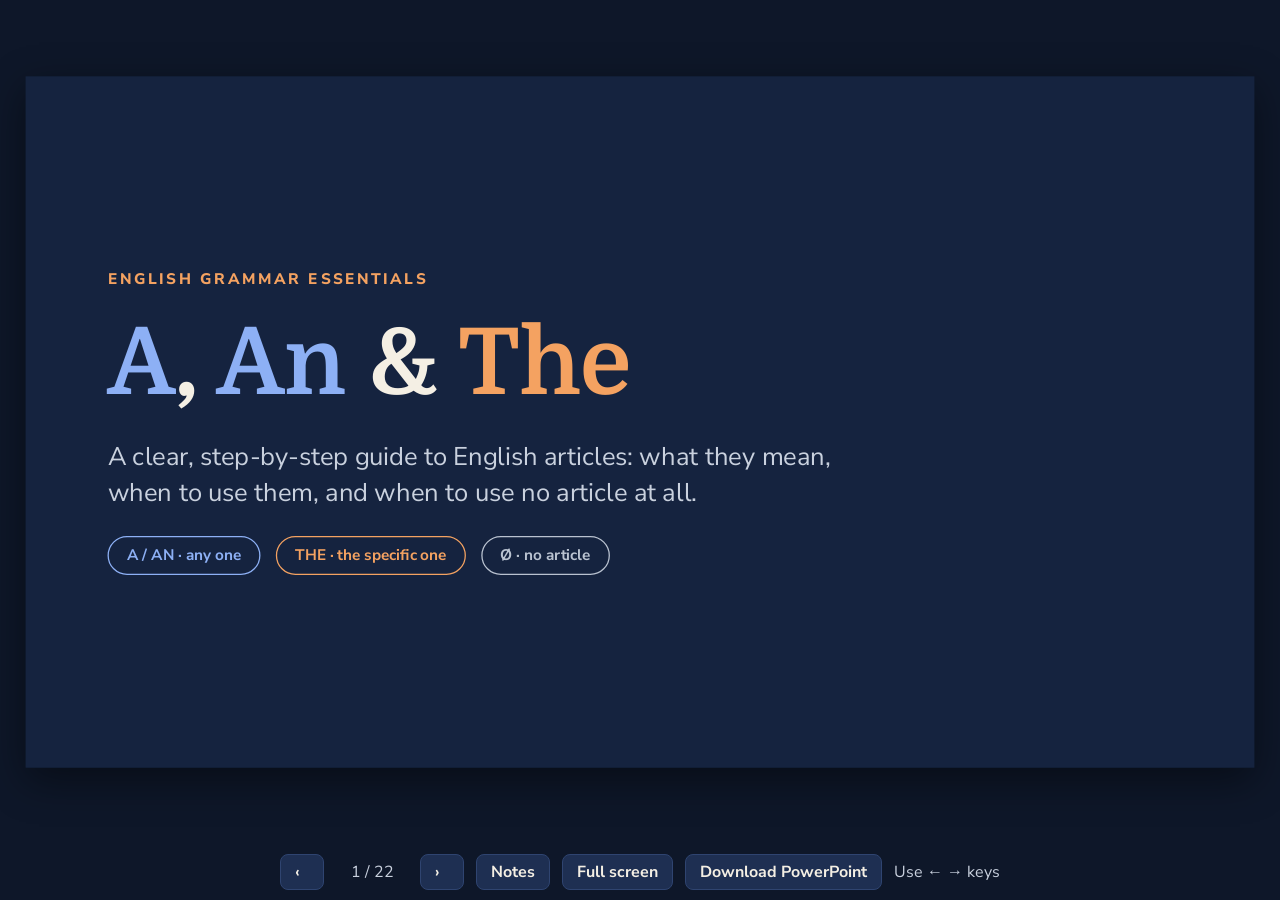
==== commit ccd21f75: "Add PowerPoint version of the articles presentation articles/Articles-A-An-The.pptx is an editable 2" ====
--- a/articles/index.html
+++ b/articles/index.html
@@ -26,13 +26,13 @@
 .deck th { font-weight: 800; }
 .deck tr:last-child td { border-bottom: none; }
 .bar { position: fixed; left: 0; right: 0; bottom: 0; height: 56px; display: flex; align-items: center; justify-content: center; gap: 12px; color: #C9D1DE; font-size: 16px; }
-.bar button { font: inherit; font-weight: 700; color: #F4EFE4; background: #1E2F52; border: 1px solid #2F4470; border-radius: 8px; height: 36px; min-width: 44px; padding: 0 14px; cursor: pointer; }
-.bar button:hover { background: #2A3F6A; }
-.bar button:focus-visible { outline: 2px solid #F4A261; outline-offset: 2px; }
+.bar button, .bar a { display: inline-flex; align-items: center; text-decoration: none; font: inherit; font-weight: 700; color: #F4EFE4; background: #1E2F52; border: 1px solid #2F4470; border-radius: 8px; height: 36px; min-width: 44px; padding: 0 14px; cursor: pointer; }
+.bar button:hover, .bar a:hover { background: #2A3F6A; }
+.bar button:focus-visible, .bar a:focus-visible { outline: 2px solid #F4A261; outline-offset: 2px; }
 .bar .count { min-width: 72px; text-align: center; font-variant-numeric: tabular-nums; }
 .notes { position: fixed; left: 50%; bottom: 64px; transform: translateX(-50%); width: min(960px, calc(100% - 32px)); max-height: 40vh; overflow: auto; padding: 16px 20px; background: #F4EFE4; color: #15233F; border-radius: 12px; font-size: 18px; line-height: 1.5; box-shadow: 0 10px 30px rgba(0,0,0,.4); }
 .notes[hidden] { display: none; }
-@media (max-width: 600px) { .bar .hint { display: none; } }
+@media (max-width: 720px) { .bar { gap: 6px; font-size: 14px; } .bar .hint, #fsBtn { display: none; } .bar button, .bar a { padding: 0 10px; } }
 </style>
 </head>
 <body>
@@ -822,6 +822,7 @@
 <button id="next" aria-label="Next slide">&#8250;</button>
 <button id="notesBtn" aria-pressed="false">Notes</button>
 <button id="fsBtn">Full screen</button>
+<a href="Articles-A-An-The.pptx" download>Download PowerPoint</a>
 <span class="hint">Use &larr; &rarr; keys</span>
 </nav>
 <script>
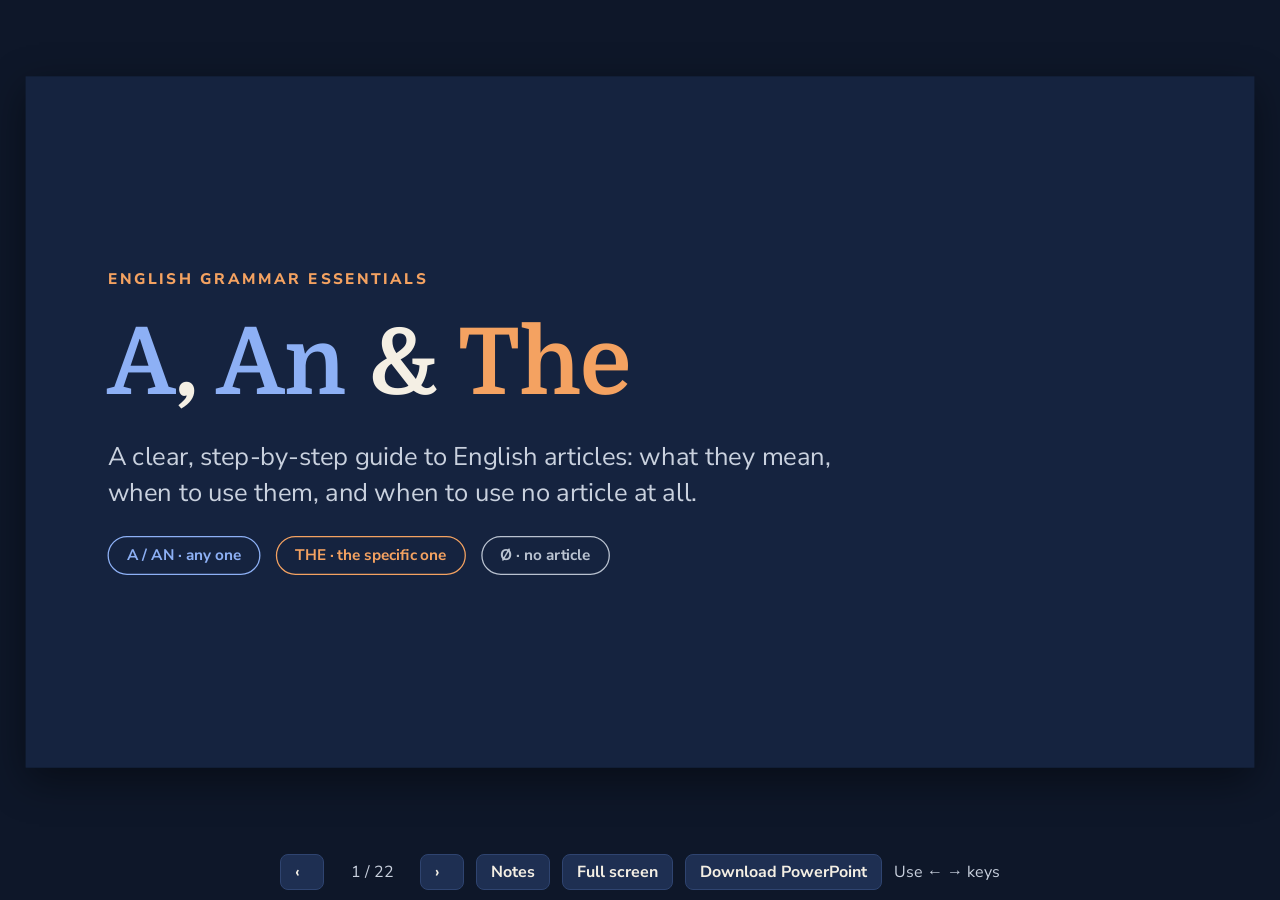
==== commit 25e76019: "Make the articles presentation work offline and in clean full screen Fonts are now embedded in artic" ====
--- a/articles/index.html
+++ b/articles/index.html
@@ -5,10 +5,52 @@
 <meta name="viewport" content="width=device-width, initial-scale=1.0">
 <title>Articles: A, An &amp; The</title>
 <meta name="description" content="A clear, step-by-step presentation about the English articles a, an and the, and when to use no article.">
-<link rel="preconnect" href="https://fonts.googleapis.com">
-<link rel="preconnect" href="https://fonts.gstatic.com" crossorigin>
-<link rel="stylesheet" href="https://fonts.googleapis.com/css2?family=Domine:wght@400..700&amp;display=swap">
-<link rel="stylesheet" href="https://fonts.googleapis.com/css2?family=Nunito+Sans:wght@400;600;700;800&amp;display=swap">
+<style>
+@font-face {
+  font-family: 'Domine';
+  font-style: normal;
+  font-weight: 400 700;
+  font-display: swap;
+  src: url([data-uri]) format('woff2');
+  unicode-range: U+0000-00FF, U+0131, U+0152-0153, U+02BB-02BC, U+02C6, U+02DA, U+02DC, U+0304, U+0308, U+0329, U+2000-206F, U+20AC, U+2122, U+2191, U+2193, U+2212, U+2215, U+FEFF, U+FFFD;
+}
+@font-face {
+  font-family: 'Nunito Sans';
+  font-style: normal;
+  font-weight: 400;
+  font-stretch: 100%;
+  font-display: swap;
+  src: url([data-uri]) format('woff2');
+  unicode-range: U+0000-00FF, U+0131, U+0152-0153, U+02BB-02BC, U+02C6, U+02DA, U+02DC, U+0304, U+0308, U+0329, U+2000-206F, U+20AC, U+2122, U+2191, U+2193, U+2212, U+2215, U+FEFF, U+FFFD;
+}
+@font-face {
+  font-family: 'Nunito Sans';
+  font-style: normal;
+  font-weight: 600;
+  font-stretch: 100%;
+  font-display: swap;
+  src: url([data-uri]) format('woff2');
+  unicode-range: U+0000-00FF, U+0131, U+0152-0153, U+02BB-02BC, U+02C6, U+02DA, U+02DC, U+0304, U+0308, U+0329, U+2000-206F, U+20AC, U+2122, U+2191, U+2193, U+2212, U+2215, U+FEFF, U+FFFD;
+}
+@font-face {
+  font-family: 'Nunito Sans';
+  font-style: normal;
+  font-weight: 700;
+  font-stretch: 100%;
+  font-display: swap;
+  src: url([data-uri]) format('woff2');
+  unicode-range: U+0000-00FF, U+0131, U+0152-0153, U+02BB-02BC, U+02C6, U+02DA, U+02DC, U+0304, U+0308, U+0329, U+2000-206F, U+20AC, U+2122, U+2191, U+2193, U+2212, U+2215, U+FEFF, U+FFFD;
+}
+@font-face {
+  font-family: 'Nunito Sans';
+  font-style: normal;
+  font-weight: 800;
+  font-stretch: 100%;
+  font-display: swap;
+  src: url([data-uri]) format('woff2');
+  unicode-range: U+0000-00FF, U+0131, U+0152-0153, U+02BB-02BC, U+02C6, U+02DA, U+02DC, U+0304, U+0308, U+0329, U+2000-206F, U+20AC, U+2122, U+2191, U+2193, U+2212, U+2215, U+FEFF, U+FFFD;
+}
+</style>
 <style>
 *, *::before, *::after { box-sizing: border-box; }
 html, body { margin: 0; height: 100%; background: #0E1729; overflow: hidden; font-family: 'Nunito Sans', Arial, sans-serif; }
@@ -32,6 +74,10 @@
 .bar .count { min-width: 72px; text-align: center; font-variant-numeric: tabular-nums; }
 .notes { position: fixed; left: 50%; bottom: 64px; transform: translateX(-50%); width: min(960px, calc(100% - 32px)); max-height: 40vh; overflow: auto; padding: 16px 20px; background: #F4EFE4; color: #15233F; border-radius: 12px; font-size: 18px; line-height: 1.5; box-shadow: 0 10px 30px rgba(0,0,0,.4); }
 .notes[hidden] { display: none; }
+body.fs .bar { display: none; }
+body.fs .stage { bottom: 0; }
+body.fs .deck { box-shadow: none; }
+body.fs { background: #000; }
 @media (max-width: 720px) { .bar { gap: 6px; font-size: 14px; } .bar .hint, #fsBtn { display: none; } .bar button, .bar a { padding: 0 10px; } }
 </style>
 </head>
@@ -836,7 +882,7 @@
 
   function fit() {
     var stage = deck.parentElement;
-    var s = Math.min(stage.clientWidth / 1920, stage.clientHeight / 1080) * 0.96;
+    var s = Math.min(stage.clientWidth / 1920, stage.clientHeight / 1080) * (document.fullscreenElement ? 1 : 0.96);
     deck.style.transform = 'scale(' + s + ')';
   }
 
@@ -882,6 +928,11 @@
     show(i + (e.clientX > window.innerWidth / 2 ? 1 : -1));
   });
 
+  document.addEventListener('fullscreenchange', function () {
+    document.body.classList.toggle('fs', !!document.fullscreenElement);
+    if (document.fullscreenElement) notes.hidden = true;
+    fit();
+  });
   window.addEventListener('resize', fit);
   fit();
   show((parseInt(location.hash.slice(1), 10) || 1) - 1);
